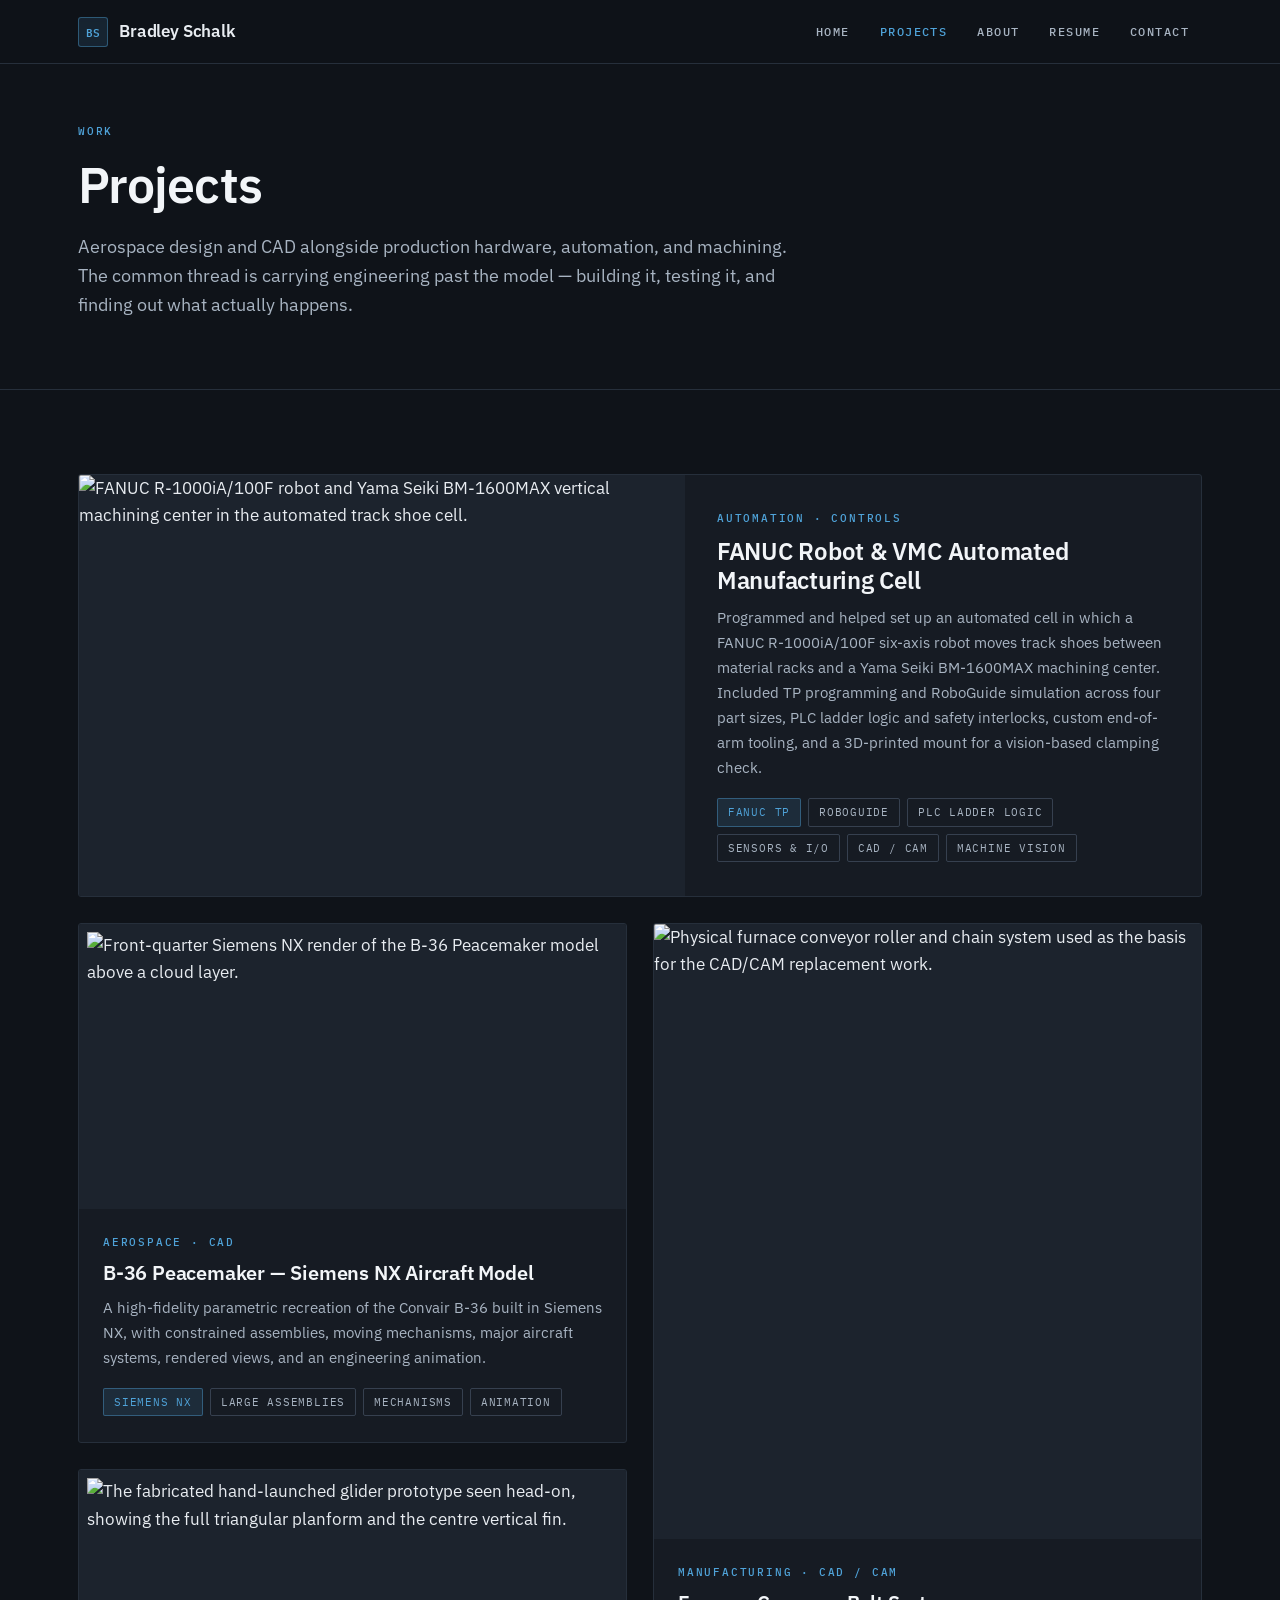
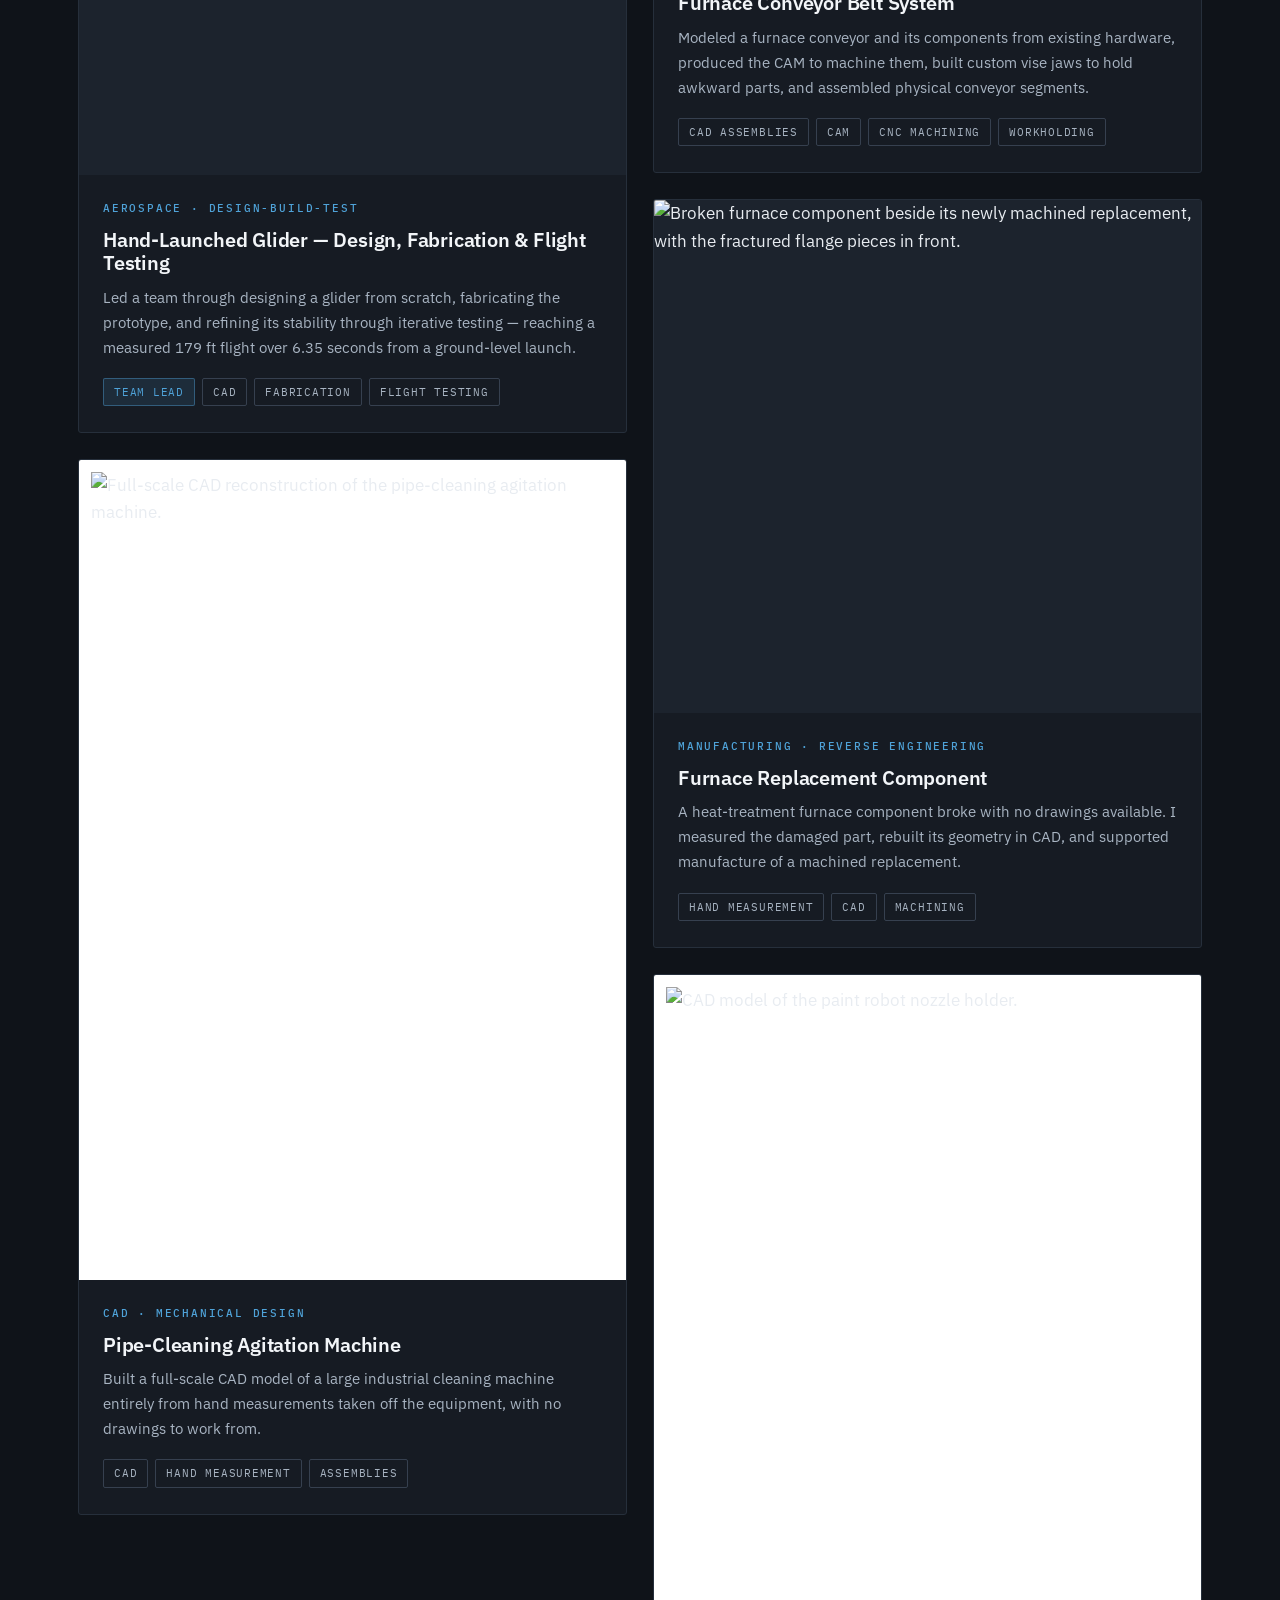
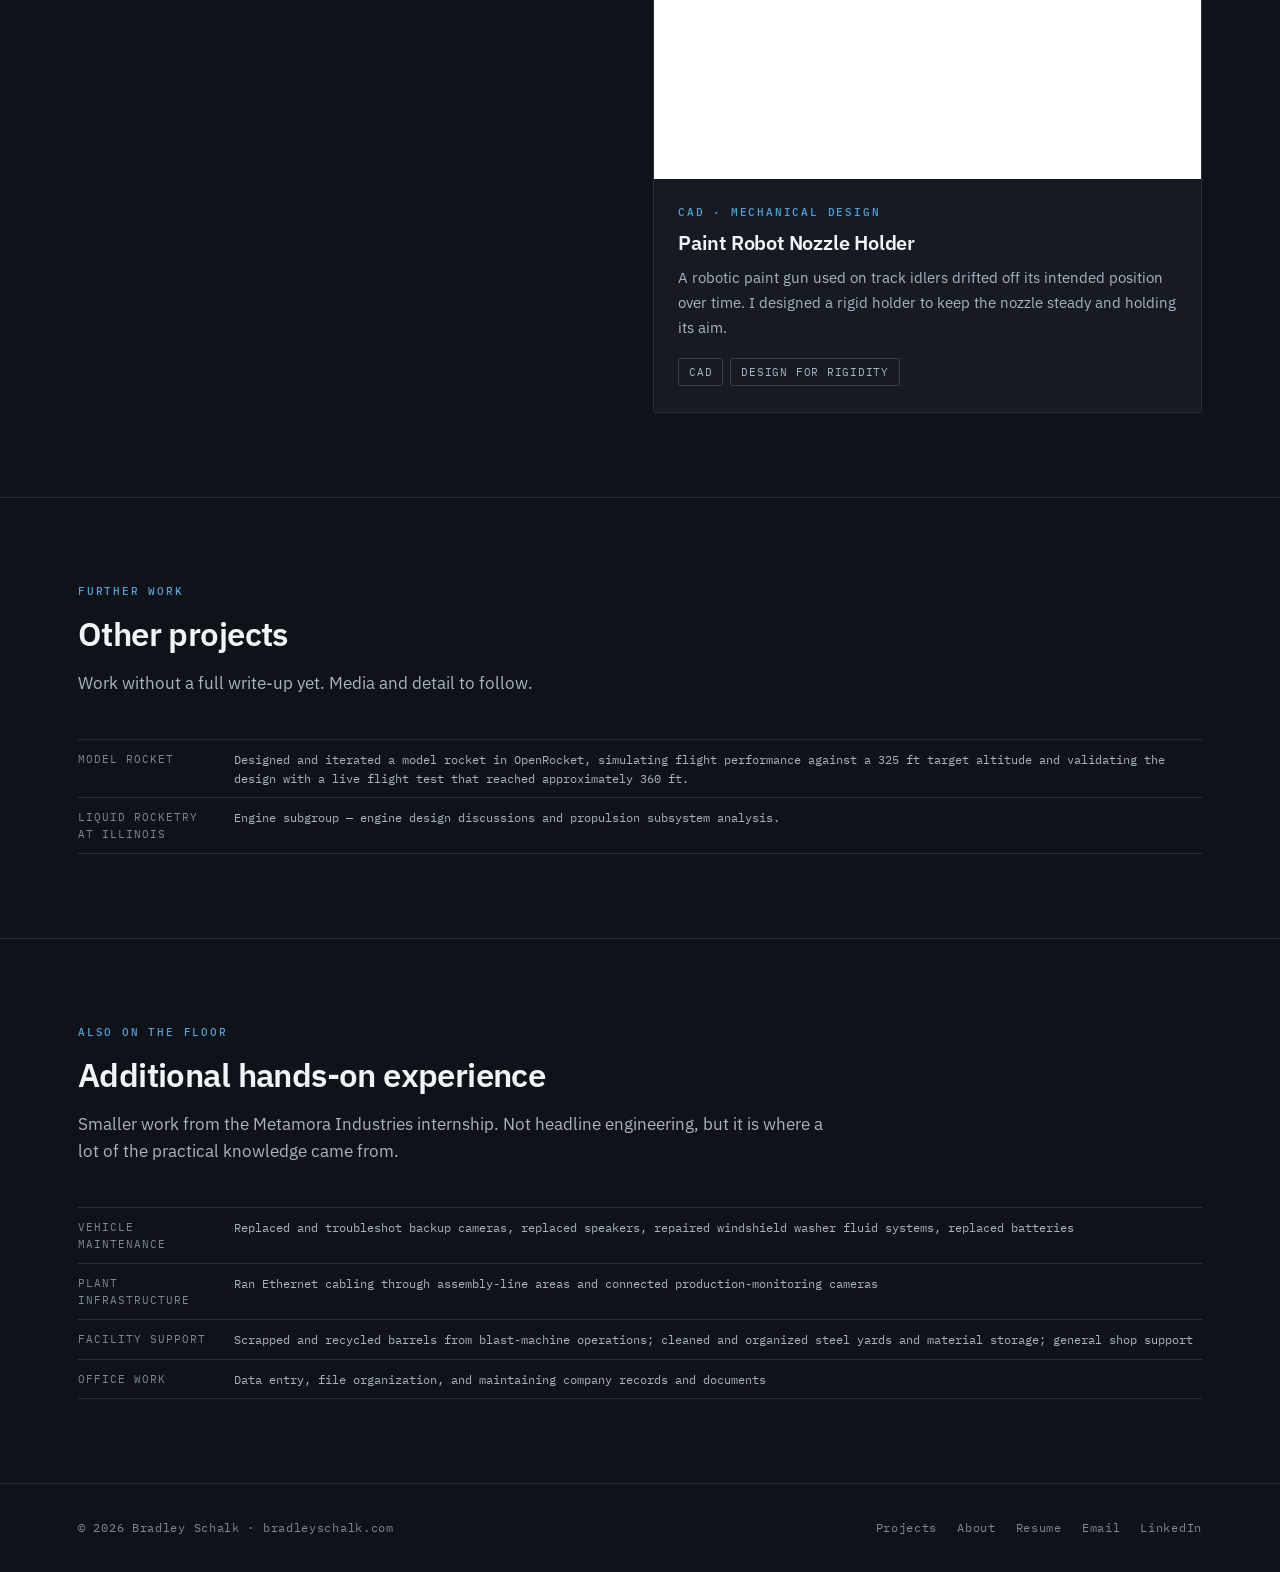
==== projects/index.html @ b7384d6a "Add files via upload" ====
<!DOCTYPE html>
<html lang="en">
<head>
<meta charset="utf-8">
<meta name="viewport" content="width=device-width, initial-scale=1">

<title>Projects | Bradley Schalk</title>
<meta name="description" content="Engineering projects by Bradley Schalk: aircraft CAD in Siemens NX, glider design and flight testing, industrial robot cell programming, CAD/CAM and machining, reverse engineering, and mechanical design.">

<link rel="canonical" href="https://bradleyschalk.com/projects/">
<meta property="og:site_name" content="bradleyschalk.com">
<meta property="og:type" content="website">
<meta property="og:title" content="Projects | Bradley Schalk">
<meta property="og:description" content="Aerospace CAD, flight testing, industrial automation, CAD/CAM, machining, and mechanical design.">
<meta property="og:image" content="https://bradleyschalk.com/assets/images/og-image.jpg">

<link rel="icon" href="../favicon.svg" type="image/svg+xml">
<link rel="preconnect" href="https://fonts.googleapis.com">
<link rel="preconnect" href="https://fonts.gstatic.com" crossorigin>
<link href="https://fonts.googleapis.com/css2?family=IBM+Plex+Mono:wght@400;500;600&family=IBM+Plex+Sans:wght@400;500;600;700&display=swap" rel="stylesheet">
<link rel="stylesheet" href="../css/styles.css">
</head>

<body>
<a class="skip-link" href="#main">Skip to content</a>

<header class="nav">
  <div class="wrap nav__inner">
    <a class="nav__brand" href="../index.html">
      <span class="nav__mark" aria-hidden="true">BS</span>
      Bradley Schalk
    </a>
    <button class="nav__toggle" type="button" aria-expanded="false" aria-controls="nav-links" aria-label="Toggle navigation">
      <svg class="icon-open" viewBox="0 0 24 24" fill="none" stroke="currentColor" stroke-width="2" aria-hidden="true"><path d="M3 6h18M3 12h18M3 18h18"/></svg>
      <svg class="icon-close" viewBox="0 0 24 24" fill="none" stroke="currentColor" stroke-width="2" aria-hidden="true"><path d="M18 6L6 18M6 6l12 12"/></svg>
    </button>
    <nav class="nav__links" id="nav-links" aria-label="Main">
      <a class="nav__link" href="../index.html">Home</a>
      <a class="nav__link" href="index.html" aria-current="page">Projects</a>
      <a class="nav__link" href="../about.html">About</a>
      <a class="nav__link" href="../resume.html">Resume</a>
      <a class="nav__link" href="../contact.html">Contact</a>
    </nav>
  </div>
</header>

<main id="main">

  <div class="phead">
    <div class="wrap">
      <span class="eyebrow">Work</span>
      <h1>Projects</h1>
      <p class="lead">
        Aerospace design and CAD alongside production hardware, automation, and machining.
        The common thread is carrying engineering past the model &mdash; building it,
        testing it, and finding out what actually happens.
      </p>
    </div>
  </div>

  <section class="section">
    <div class="wrap">
      <div class="pgrid">

        <!-- ============================================================
             PROJECT CARD TEMPLATE — copy this block to add a new project.
             1. Duplicate one <article class="pcard"> ... </article> below
             2. Point the <img> at assets/images/<your-project>/<name>-thumb.webp
                (add pcard__media--contain on the div for CAD renders)
             3. Point the title link at your new page in this folder
             4. Copy an existing project page as the starting HTML
             ============================================================ -->

        <!-- 1 — FANUC automation cell (flagship) -->
        <article class="pcard pcard--flagship">
          <div class="pcard__media">
            <img src="../assets/images/robot-cell/cell-overview-thumb.webp"
                 alt="FANUC R-1000iA/100F robot and Yama Seiki BM-1600MAX vertical machining center in the automated track shoe cell."
                 loading="lazy" decoding="async" width="820" height="615">
          </div>
          <div class="pcard__body">
            <span class="eyebrow">Automation &middot; Controls</span>
            <h3 class="pcard__title">
              <a href="robot-cell.html">FANUC Robot &amp; VMC Automated Manufacturing Cell</a>
            </h3>
            <p class="pcard__desc">
              Programmed and helped set up an automated cell in which a FANUC
              R-1000iA/100F six-axis robot moves track shoes between material racks and a
              Yama Seiki BM-1600MAX machining center. Included TP programming and
              RoboGuide simulation across four part sizes, PLC ladder logic and safety
              interlocks, custom end-of-arm tooling, and a 3D-printed mount for a
              vision-based clamping check.
            </p>
            <div class="pcard__foot">
              <ul class="tags">
                <li class="tag tag--accent">FANUC TP</li>
                <li class="tag">RoboGuide</li>
                <li class="tag">PLC ladder logic</li>
                <li class="tag">Sensors &amp; I/O</li>
                <li class="tag">CAD / CAM</li>
                <li class="tag">Machine vision</li>
              </ul>
            </div>
          </div>
        </article>

        <div class="pcol">
          <article class="pcard">
            <div class="pcard__media pcard__media--fit pcard__media--cine">
              <img src="../assets/images/b36-peacemaker/nx-render-front-quarter-thumb.webp"
                   alt="Front-quarter Siemens NX render of the B-36 Peacemaker model above a cloud layer."
                   loading="lazy" decoding="async" width="820" height="434">
            </div>
            <div class="pcard__body">
              <span class="eyebrow">Aerospace &middot; CAD</span>
              <h3 class="pcard__title"><a href="b36-peacemaker.html">B-36 Peacemaker &mdash; Siemens NX Aircraft Model</a></h3>
              <p class="pcard__desc">
                A high-fidelity parametric recreation of the Convair B-36 built in Siemens
                NX, with constrained assemblies, moving mechanisms, major aircraft systems,
                rendered views, and an engineering animation.
              </p>
              <div class="pcard__foot">
                <ul class="tags">
                  <li class="tag tag--accent">Siemens NX</li>
                  <li class="tag">Large assemblies</li>
                  <li class="tag">Mechanisms</li>
                  <li class="tag">Animation</li>
                </ul>
              </div>
            </div>
          </article>
          <article class="pcard">
            <div class="pcard__media pcard__media--fit pcard__media--wide">
              <img src="../assets/images/glider/cover-card.webp"
                   alt="The fabricated hand-launched glider prototype seen head-on, showing the full triangular planform and the centre vertical fin."
                   loading="lazy" decoding="async" width="1100" height="1081">
            </div>
            <div class="pcard__body">
              <span class="eyebrow">Aerospace &middot; Design-build-test</span>
              <h3 class="pcard__title"><a href="glider.html">Hand-Launched Glider &mdash; Design, Fabrication &amp; Flight Testing</a></h3>
              <p class="pcard__desc">
                Led a team through designing a glider from scratch, fabricating the
                prototype, and refining its stability through iterative testing &mdash;
                reaching a measured 179 ft flight over 6.35 seconds from a ground-level
                launch.
              </p>
              <div class="pcard__foot">
                <ul class="tags">
                  <li class="tag tag--accent">Team lead</li>
                  <li class="tag">CAD</li>
                  <li class="tag">Fabrication</li>
                  <li class="tag">Flight testing</li>
                </ul>
              </div>
            </div>
          </article>
          <article class="pcard">
            <div class="pcard__media pcard__media--cad">
              <img src="../assets/images/cleaning-machine/machine-cad-thumb.webp"
                   alt="Full-scale CAD reconstruction of the pipe-cleaning agitation machine."
                   loading="lazy" decoding="async" width="645" height="820">
            </div>
            <div class="pcard__body">
              <span class="eyebrow">CAD &middot; Mechanical design</span>
              <h3 class="pcard__title"><a href="cleaning-machine.html">Pipe-Cleaning Agitation Machine</a></h3>
              <p class="pcard__desc">
                Built a full-scale CAD model of a large industrial cleaning machine entirely
                from hand measurements taken off the equipment, with no drawings to work
                from.
              </p>
              <div class="pcard__foot">
                <ul class="tags">
                  <li class="tag">CAD</li>
                  <li class="tag">Hand measurement</li>
                  <li class="tag">Assemblies</li>
                </ul>
              </div>
            </div>
          </article>
        </div>

        <div class="pcol">
          <article class="pcard">
            <div class="pcard__media">
              <img src="../assets/images/conveyor/hero-physical-thumb.webp"
                   alt="Physical furnace conveyor roller and chain system used as the basis for the CAD/CAM replacement work."
                   loading="lazy" decoding="async" width="820" height="615">
            </div>
            <div class="pcard__body">
              <span class="eyebrow">Manufacturing &middot; CAD / CAM</span>
              <h3 class="pcard__title"><a href="conveyor.html">Furnace Conveyor Belt System</a></h3>
              <p class="pcard__desc">
                Modeled a furnace conveyor and its components from existing hardware,
                produced the CAM to machine them, built custom vise jaws to hold awkward
                parts, and assembled physical conveyor segments.
              </p>
              <div class="pcard__foot">
                <ul class="tags">
                  <li class="tag">CAD assemblies</li>
                  <li class="tag">CAM</li>
                  <li class="tag">CNC machining</li>
                  <li class="tag">Workholding</li>
                </ul>
              </div>
            </div>
          </article>
          <article class="pcard">
            <div class="pcard__media">
              <img src="../assets/images/furnace-part/original-vs-replacement-cover-thumb.webp"
                   alt="Broken furnace component beside its newly machined replacement, with the fractured flange pieces in front."
                   loading="lazy" decoding="async" width="820" height="513">
            </div>
            <div class="pcard__body">
              <span class="eyebrow">Manufacturing &middot; Reverse engineering</span>
              <h3 class="pcard__title"><a href="furnace-part.html">Furnace Replacement Component</a></h3>
              <p class="pcard__desc">
                A heat-treatment furnace component broke with no drawings available. I
                measured the damaged part, rebuilt its geometry in CAD, and supported
                manufacture of a machined replacement.
              </p>
              <div class="pcard__foot">
                <ul class="tags">
                  <li class="tag">Hand measurement</li>
                  <li class="tag">CAD</li>
                  <li class="tag">Machining</li>
                </ul>
              </div>
            </div>
          </article>
          <article class="pcard">
            <div class="pcard__media pcard__media--cad">
              <img src="../assets/images/paint-holder/nozzle-holder-cad-thumb.webp"
                   alt="CAD model of the paint robot nozzle holder."
                   loading="lazy" decoding="async" width="820" height="804">
            </div>
            <div class="pcard__body">
              <span class="eyebrow">CAD &middot; Mechanical design</span>
              <h3 class="pcard__title"><a href="paint-holder.html">Paint Robot Nozzle Holder</a></h3>
              <p class="pcard__desc">
                A robotic paint gun used on track idlers drifted off its intended position
                over time. I designed a rigid holder to keep the nozzle steady and holding
                its aim.
              </p>
              <div class="pcard__foot">
                <ul class="tags">
                  <li class="tag">CAD</li>
                  <li class="tag">Design for rigidity</li>
                </ul>
              </div>
            </div>
          </article>
        </div>


      </div>
    </div>
  </section>

  <!-- ======================= FURTHER PROJECTS ========================== -->
  <section class="section">
    <div class="wrap">
      <div class="section__head">
        <span class="eyebrow">Further work</span>
        <h2>Other projects</h2>
        <p>Work without a full write-up yet. Media and detail to follow.</p>
      </div>

      <dl class="specs">
        <div class="specs__row">
          <dt class="specs__key">Model rocket</dt>
          <dd class="specs__val">Designed and iterated a model rocket in OpenRocket, simulating flight performance against a 325 ft target altitude and validating the design with a live flight test that reached approximately 360 ft.</dd>
        </div>
        <div class="specs__row">
          <dt class="specs__key">Liquid Rocketry at Illinois</dt>
          <dd class="specs__val">Engine subgroup &mdash; engine design discussions and propulsion subsystem analysis.</dd>
        </div>
      </dl>
    </div>
  </section>

  <!-- ==================== ADDITIONAL EXPERIENCE ======================== -->
  <section class="section">
    <div class="wrap">
      <div class="section__head">
        <span class="eyebrow">Also on the floor</span>
        <h2>Additional hands-on experience</h2>
        <p>
          Smaller work from the Metamora Industries internship. Not headline engineering,
          but it is where a lot of the practical knowledge came from.
        </p>
      </div>

      <dl class="specs">
        <div class="specs__row">
          <dt class="specs__key">Vehicle maintenance</dt>
          <dd class="specs__val">Replaced and troubleshot backup cameras, replaced speakers, repaired windshield washer fluid systems, replaced batteries</dd>
        </div>
        <div class="specs__row">
          <dt class="specs__key">Plant infrastructure</dt>
          <dd class="specs__val">Ran Ethernet cabling through assembly-line areas and connected production-monitoring cameras</dd>
        </div>
        <div class="specs__row">
          <dt class="specs__key">Facility support</dt>
          <dd class="specs__val">Scrapped and recycled barrels from blast-machine operations; cleaned and organized steel yards and material storage; general shop support</dd>
        </div>
        <div class="specs__row">
          <dt class="specs__key">Office work</dt>
          <dd class="specs__val">Data entry, file organization, and maintaining company records and documents</dd>
        </div>
      </dl>
    </div>
  </section>

</main>

<footer class="footer">
  <div class="wrap footer__inner">
    <span>&copy; <span id="year">2026</span> Bradley Schalk &middot; bradleyschalk.com</span>
    <nav class="footer__links" aria-label="Footer">
      <a href="index.html">Projects</a>
      <a href="../about.html">About</a>
      <a href="../resume.html">Resume</a>
      <a href="mailto:bradschalk06@gmail.com">Email</a>
      <a href="https://www.linkedin.com/in/bradley-schalk" target="_blank" rel="noopener">LinkedIn</a>
    </nav>
  </div>
</footer>

<script src="../js/script.js"></script>
<script>document.getElementById("year").textContent = new Date().getFullYear();</script>
</body>
</html>
---- css/styles.css ----
/* ==========================================================================
   Bradley Schalk — Engineering Portfolio
   Design tokens and shared components.
   Edit colors and spacing here; every page reads from this file.
   ========================================================================== */

:root {
  /* --- Surface ---------------------------------------------------------- */
  --bg:          #0F1319;
  --surface:     #161B23;
  --surface-2:   #1C232D;
  --panel-light: #EEF1F4;   /* backing for CAD/CAM screenshots (white bg) */
  --line:        #262F3B;
  --line-strong: #36404F;

  /* --- Text ------------------------------------------------------------- */
  --text:        #E8ECF1;
  --text-dim:    #A8B4C2;
  --text-faint:  #7B8896;

  /* --- Accent ----------------------------------------------------------
     One restrained accent. To switch to a UIUC orange, change these three
     values to #E84A27 / rgba(232,74,39,.14) / rgba(232,74,39,.42).        */
  --accent:      #4FA3D9;
  --accent-soft: rgba(79, 163, 217, .13);
  --accent-line: rgba(79, 163, 217, .42);

  /* --- Type ------------------------------------------------------------- */
  --font-sans: "IBM Plex Sans", ui-sans-serif, system-ui, -apple-system,
               "Segoe UI", Helvetica, Arial, sans-serif;
  --font-mono: "IBM Plex Mono", ui-monospace, SFMono-Regular, Menlo,
               Consolas, monospace;

  /* --- Layout ----------------------------------------------------------- */
  --wrap:      1180px;
  --wrap-text: 760px;
  --nav-h:     64px;
  --radius:    3px;
}

/* ==========================================================================
   Base
   ========================================================================== */

*, *::before, *::after { box-sizing: border-box; }

html {
  scroll-behavior: smooth;
  scroll-padding-top: calc(var(--nav-h) + 16px);
  -webkit-text-size-adjust: 100%;
}

body {
  margin: 0;
  background: var(--bg);
  color: var(--text);
  font-family: var(--font-sans);
  font-size: 16.5px;
  line-height: 1.65;
  font-weight: 400;
  -webkit-font-smoothing: antialiased;
  text-rendering: optimizeLegibility;
}

img, video { max-width: 100%; display: block; }

a { color: var(--accent); text-decoration: none; }
a:hover { text-decoration: underline; text-underline-offset: 3px; }

h1, h2, h3, h4 {
  margin: 0;
  font-weight: 600;
  line-height: 1.18;
  letter-spacing: -0.018em;
  color: #F2F5F8;
}

h1 { font-size: clamp(2.1rem, 4.6vw, 3.15rem); }
h2 { font-size: clamp(1.55rem, 2.9vw, 2.05rem); }
h3 { font-size: 1.16rem; letter-spacing: -0.01em; }
h4 { font-size: 1rem; letter-spacing: 0; }

p { margin: 0 0 1.05em; }
p:last-child { margin-bottom: 0; }

ul, ol { margin: 0 0 1.05em; padding-left: 1.15em; }
li { margin-bottom: .42em; }
li:last-child { margin-bottom: 0; }

hr { border: 0; border-top: 1px solid var(--line); margin: 0; }

::selection { background: var(--accent-line); color: #fff; }

:focus-visible {
  outline: 2px solid var(--accent);
  outline-offset: 3px;
  border-radius: 2px;
}

.skip-link {
  position: absolute;
  left: 12px;
  top: -60px;
  z-index: 200;
  padding: 10px 16px;
  background: var(--accent);
  color: #06121C;
  font-weight: 600;
  border-radius: var(--radius);
  transition: top .15s ease;
}
.skip-link:focus { top: 12px; text-decoration: none; }

.visually-hidden {
  position: absolute; width: 1px; height: 1px;
  margin: -1px; padding: 0; overflow: hidden;
  clip: rect(0 0 0 0); white-space: nowrap; border: 0;
}

/* ==========================================================================
   Layout primitives
   ========================================================================== */

.wrap {
  width: 100%;
  max-width: var(--wrap);
  margin-left: auto;
  margin-right: auto;
  margin-inline: auto;
  padding-left: 28px;
  padding-right: 28px;
  padding-inline: 28px;
}

.section { padding-block: 84px; }
.section + .section { border-top: 1px solid var(--line); }
.section--tight { padding-block: 60px; }

.section__head { margin-bottom: 42px; max-width: var(--wrap-text); }
.section__head h2 { margin-bottom: .5em; }
.section__head p { color: var(--text-dim); margin-bottom: 0; }

/* Mono label used for eyebrows, captions, and data keys.
   This is the site's main typographic signal — keep it small and spaced. */
.eyebrow {
  display: block;
  font-family: var(--font-mono);
  font-size: .705rem;
  font-weight: 500;
  letter-spacing: .16em;
  text-transform: uppercase;
  color: var(--accent);
  margin-bottom: 14px;
}
.eyebrow--dim { color: var(--text-faint); }

.lead {
  font-size: 1.13rem;
  line-height: 1.6;
  color: var(--text-dim);
}

.prose { max-width: var(--wrap-text); }
.prose h3 { margin: 2.1em 0 .65em; }
.prose h3:first-child { margin-top: 0; }
.prose ul { color: var(--text-dim); }
.prose p { color: var(--text-dim); }
.prose strong { color: var(--text); font-weight: 600; }

/* ==========================================================================
   Buttons
   ========================================================================== */

.btn {
  display: inline-flex;
  align-items: center;
  gap: 9px;
  padding: 12px 22px;
  border: 1px solid var(--line-strong);
  border-radius: var(--radius);
  background: transparent;
  color: var(--text);
  font-family: var(--font-mono);
  font-size: .78rem;
  font-weight: 500;
  letter-spacing: .09em;
  text-transform: uppercase;
  cursor: pointer;
  transition: border-color .15s ease, background-color .15s ease, color .15s ease;
}
.btn:hover { border-color: var(--accent); color: #fff; text-decoration: none; }

.btn--primary {
  background: var(--accent);
  border-color: var(--accent);
  color: #06121C;
  font-weight: 600;
}
.btn--primary:hover { background: #63B2E3; border-color: #63B2E3; color: #06121C; }

.btn-row { display: flex; flex-wrap: wrap; gap: 12px; }

/* ==========================================================================
   Navigation
   ========================================================================== */

.nav {
  position: sticky;
  top: 0;
  z-index: 100;
  height: var(--nav-h);
  background: rgba(15, 19, 25, .88);
  backdrop-filter: saturate(150%) blur(12px);
  -webkit-backdrop-filter: saturate(150%) blur(12px);
  border-bottom: 1px solid var(--line);
}

.nav__inner {
  height: 100%;
  display: flex;
  align-items: center;
  justify-content: space-between;
  gap: 24px;
}

.nav__brand {
  display: flex;
  align-items: center;
  gap: 11px;
  color: var(--text);
  font-weight: 600;
  letter-spacing: -0.01em;
}
.nav__brand:hover { text-decoration: none; color: #fff; }

.nav__mark {
  display: grid;
  place-items: center;
  width: 30px; height: 30px;
  border: 1px solid var(--accent-line);
  border-radius: var(--radius);
  background: var(--accent-soft);
  color: var(--accent);
  font-family: var(--font-mono);
  font-size: .68rem;
  font-weight: 600;
  letter-spacing: .04em;
}

.nav__links { display: flex; align-items: center; gap: 4px; }

.nav__link {
  padding: 8px 13px;
  border-radius: var(--radius);
  color: var(--text-dim);
  font-family: var(--font-mono);
  font-size: .745rem;
  font-weight: 500;
  letter-spacing: .12em;
  text-transform: uppercase;
  transition: color .15s ease, background-color .15s ease;
}
.nav__link:hover { color: var(--text); background: var(--surface-2); text-decoration: none; }
.nav__link[aria-current="page"] { color: var(--accent); }

.nav__toggle {
  display: none;
  width: 40px; height: 40px;
  padding: 0;
  align-items: center;
  justify-content: center;
  background: transparent;
  border: 1px solid var(--line-strong);
  border-radius: var(--radius);
  color: var(--text);
  cursor: pointer;
}
.nav__toggle svg { width: 19px; height: 19px; }
.nav__toggle .icon-close { display: none; }
.nav__toggle[aria-expanded="true"] .icon-open  { display: none; }
.nav__toggle[aria-expanded="true"] .icon-close { display: block; }

/* ==========================================================================
   Hero
   ========================================================================== */

.hero { padding-block: 92px 78px; }

.hero__grid {
  display: grid;
  grid-template-columns: 1.02fr .98fr;
  gap: 60px;
  align-items: start;
}

/* The hero itself is the one place the two columns should centre on each other. */
.hero .hero__grid { align-items: center; }

.hero h1 { margin-bottom: 20px; }

.hero__role {
  font-family: var(--font-mono);
  font-size: .82rem;
  letter-spacing: .1em;
  text-transform: uppercase;
  color: var(--accent);
  margin-bottom: 22px;
}

.hero__lead {
  font-size: 1.1rem;
  line-height: 1.62;
  color: var(--text-dim);
  max-width: 52ch;
  margin-bottom: 32px;
}

.hero__figure {
    margin: 0;
    width: 100%;
    max-width: 320px;
    justify-self: end;
}
/* Portrait photograph, so no fixed ratio box: height follows the image and the
   frame wraps it exactly. A forced aspect-ratio would letterbox a 4:5 photo and
   leave the dark bands this used to show. */
.hero__figure img {
  display: block;
  width: 100%;
  height: auto;
  aspect-ratio: auto;
  object-fit: contain;
  border: 1px solid var(--line-strong);
  border-radius: var(--radius);
}

/* ==========================================================================
   Spec block — mono key/value rows. Used on cards and project pages.
   ========================================================================== */

.specs {
  margin: 0;
  border-top: 1px solid var(--line);
  font-family: var(--font-mono);
  font-size: .775rem;
  line-height: 1.5;
}

.specs__row {
  display: grid;
  grid-template-columns: 138px 1fr;
  gap: 18px;
  padding: 10px 0;
  border-bottom: 1px solid var(--line);
}

.specs__key {
  color: var(--text-faint);
  letter-spacing: .09em;
  text-transform: uppercase;
  font-size: .705rem;
  padding-top: 1px;
}
.specs__val { color: var(--text-dim); margin: 0; }

/* ==========================================================================
   Tags
   ========================================================================== */

.tags { display: flex; flex-wrap: wrap; gap: 7px; list-style: none; margin: 0; padding: 0; }

.tag {
  display: inline-block;
  padding: 4px 10px;
  border: 1px solid var(--line-strong);
  border-radius: 2px;
  background: var(--surface);
  color: var(--text-dim);
  font-family: var(--font-mono);
  font-size: .69rem;
  letter-spacing: .07em;
  text-transform: uppercase;
  margin: 0;
}
.tag--accent { border-color: var(--accent-line); background: var(--accent-soft); color: var(--accent); }

/* ==========================================================================
   Project cards
   ========================================================================== */

/* align-items: start is what keeps a short card short. Grid items stretch to
   the row height by default, which combined with `.pcard__foot { margin-top:
   auto }` was pushing the tags of shorter cards to the bottom of a tall row and
   leaving a dead band in between. Cards now size to their own content. */
.pgrid {
  display: grid;
  grid-template-columns: repeat(2, 1fr);
  gap: 26px;
  align-items: start;
}

/* Independent column stacks.
   A plain two-column grid shares row heights across columns, so a short card
   is pinned to a row sized by its taller neighbour and the gap underneath it
   grows. Each column is its own flex stack instead, so a card only ever waits
   for the card directly above it in the SAME column. The flagship card stays a
   direct grid child and still spans both columns. */
.pcol {
  display: flex;
  flex-direction: column;
  gap: 26px;
  min-width: 0;
}

.pcard {
  display: flex;
  flex-direction: column;
  background: var(--surface);
  border: 1px solid var(--line);
  border-radius: var(--radius);
  overflow: hidden;
  transition: border-color .18s ease, transform .18s ease;
}
.pcard:hover { border-color: var(--line-strong); transform: translateY(-2px); }
.pcard:focus-within { border-color: var(--accent); }

.pcard__media { position: relative; background: var(--surface-2); }
.pcard__media img {
  width: 100%;
  aspect-ratio: 16 / 10;
  object-fit: cover;
}
/* CAD renders keep the white canvas they were exported on. A white block
   inside a dark card is intentional — it separates engineering documentation
   from site photography, and it means the geometry is shown exactly as
   exported rather than cut out of its background. */
.pcard__media--contain,
.pcard__media--cad { background: #FFFFFF; }
.pcard__media--contain img,
.pcard__media--cad img { object-fit: contain; padding: 12px; }
.pcard__media--cad img { aspect-ratio: 4 / 3; }

/* Dark `contain` — for photographs and renders whose full geometry has to
   read at card size but which carry their own background (sky, benchtop). */
.pcard__media--fit { background: var(--surface-2); }
.pcard__media--fit img { object-fit: contain; padding: 8px; }

/* Frame shapes, chosen per project to sit close to the media's own ratio so
   `contain` leaves as little dead space as possible. */
.pcard__media--cine img {
    height: 285px;
    aspect-ratio: auto;
    object-fit: contain;
    object-position: center;
}

.pcard__media--wide img {
    height: 305px;
    aspect-ratio: auto;
    object-fit: contain;
    object-position: center;
}   

/* About portrait. The source is 1244x1555 (4:5), so the frame is set to the
   same ratio: `contain` then fills it exactly with no letterboxing and no
   crop. Capped in width so it sits with the information block beneath it. */
/* The frame wraps the photograph rather than boxing it: height is driven by
   the image, so there is no dark area above or below it and no forced card
   height. The details block sits one normal gap underneath. */
.portrait { margin: 0 0 22px; }
.portrait img {
  display: block;
  width: 100%;
  max-width: 300px;
  height: auto;
  aspect-ratio: auto;
  min-height: 0;
  object-fit: contain;
  margin-inline: auto;
  border: 1px solid var(--line-strong);
  border-radius: var(--radius);
}

/* Portrait + details are one compact stack pinned to the top of the column,
   level with the Background heading, rather than centred against the much
   longer text on the left. */
.about-side { align-self: start; }

.pcard__body { padding: 24px 24px 26px; display: flex; flex-direction: column; flex: 1; }
.pcard__body .eyebrow { margin-bottom: 10px; }

.pcard__title { font-size: 1.24rem; margin-bottom: 10px; }
.pcard__title a { color: inherit; }
.pcard__title a:hover { color: var(--accent); text-decoration: none; }
/* Make the whole card clickable while keeping a real, focusable link. */
.pcard__title a::after { content: ""; position: absolute; inset: 0; }
.pcard { position: relative; }

.pcard__desc { color: var(--text-dim); font-size: .95rem; margin-bottom: 18px; }
.pcard__foot { margin-top: auto; }

/* Flagship card: full width, media beside content */
.pcard--flagship { grid-column: 1 / -1; }

@media (min-width: 861px) {
  .pcard--flagship { flex-direction: row; align-items: stretch; }
  .pcard--flagship .pcard__media { flex: 1 1 54%; min-width: 0; }
  .pcard--flagship .pcard__media img { height: 100%; aspect-ratio: auto; min-height: 340px; }
  .pcard--flagship .pcard__media--fit img { object-fit: contain; }
  .pcard--flagship .pcard__body { flex: 1 1 46%; justify-content: center; padding: 34px 32px; }
  .pcard--flagship .pcard__title { font-size: 1.52rem; }
}

/* ==========================================================================
   Galleries
   ========================================================================== */

.gallery {
  display: grid;
  grid-template-columns: repeat(auto-fit, minmax(258px, 1fr));
  gap: 20px;
}
.gallery--wide { grid-template-columns: repeat(auto-fit, minmax(340px, 1fr)); }
.gallery--parts { grid-template-columns: repeat(auto-fill, minmax(192px, 1fr)); gap: 16px; }

.shot { margin: 0; }

.shot__btn {
  display: block;
  width: 100%;
  padding: 0;
  border: 1px solid var(--line);
  border-radius: var(--radius);
  background: var(--surface-2);
  cursor: zoom-in;
  overflow: hidden;
  transition: border-color .15s ease;
}
.shot__btn:hover { border-color: var(--accent); }

.shot__btn img {
  width: 100%;
  aspect-ratio: 4 / 3;
  object-fit: cover;
  transition: opacity .15s ease;
}
.shot__btn:hover img { opacity: .9; }

/* CAD/CAM screenshots have white backgrounds — seat them on a light panel
   and contain rather than crop, so geometry is never cut off. */
.shot--cad .shot__btn { background: var(--panel-light); }
.shot--cad .shot__btn img { object-fit: contain; padding: 12px; }

.shot--tall .shot__btn img { aspect-ratio: 3 / 4; }

.shot figcaption {
  margin-top: 10px;
  font-family: var(--font-mono);
  font-size: .735rem;
  line-height: 1.5;
  color: var(--text-faint);
}

/* ==========================================================================
   Comparison rail — CAD -> machined -> assembled, and problem -> result.
   Order carries real meaning here, so the connector is part of the content.
   ========================================================================== */

.rail {
  display: grid;
  grid-template-columns: repeat(auto-fit, minmax(190px, 1fr));
  gap: 0;
  border: 1px solid var(--line);
  border-radius: var(--radius);
  background: var(--surface);
  overflow: hidden;
}

.rail__step { padding: 22px 24px; border-right: 1px solid var(--line); }
.rail__step:last-child { border-right: 0; }

.rail__num {
  display: block;
  font-family: var(--font-mono);
  font-size: .68rem;
  letter-spacing: .14em;
  text-transform: uppercase;
  color: var(--accent);
  margin-bottom: 9px;
}
.rail__step h4 { margin-bottom: 6px; }
.rail__step p {
  margin: 0;
  font-size: .875rem;
  line-height: 1.55;
  color: var(--text-faint);
}

@media (max-width: 640px) {
  .rail__step { border-right: 0; border-bottom: 1px solid var(--line); }
  .rail__step:last-child { border-bottom: 0; }
}

/* ==========================================================================
   Metrics — measured results. Used where real numbers exist and matter.
   ========================================================================== */

.metrics {
  display: grid;
  grid-template-columns: repeat(auto-fit, minmax(200px, 1fr));
  gap: 1px;
  background: var(--line);
  border: 1px solid var(--line);
  border-radius: var(--radius);
}

.metric { background: var(--bg); padding: 28px 26px; }

.metric__value {
  display: block;
  font-family: var(--font-mono);
  font-size: clamp(2rem, 4.6vw, 2.75rem);
  font-weight: 500;
  line-height: 1.05;
  letter-spacing: -0.02em;
  color: var(--accent);
  margin-bottom: 10px;
}

.metric__unit {
  font-size: .42em;
  font-weight: 500;
  letter-spacing: .08em;
  text-transform: uppercase;
  color: var(--text-dim);
  margin-left: .38em;
}

.metric__label {
  display: block;
  font-family: var(--font-mono);
  font-size: .705rem;
  letter-spacing: .14em;
  text-transform: uppercase;
  color: var(--text-faint);
}

/* ==========================================================================
   Video
   ========================================================================== */

.videos { display: grid; gap: 30px; }
.videos--pair { grid-template-columns: repeat(auto-fit, minmax(300px, 1fr)); align-items: start; }

.vfig { margin: 0; }

.vfig video {
  width: 100%;
  height: auto;
  background: #000;
  border: 1px solid var(--line-strong);
  border-radius: var(--radius);
}

/* The cycle and placement clips are portrait phone footage. Cap their width
   so the browser never upscales them past their native resolution. */
.vfig--portrait video { max-width: 420px; margin-inline: auto; }

.vfig figcaption {
  margin-top: 12px;
  font-family: var(--font-mono);
  font-size: .755rem;
  line-height: 1.55;
  color: var(--text-faint);
}
.vfig figcaption b {
  display: block;
  color: var(--text-dim);
  font-weight: 500;
  letter-spacing: .06em;
  text-transform: uppercase;
  font-size: .705rem;
  margin-bottom: 5px;
}

/* ==========================================================================
   Skills
   ========================================================================== */

.skills { display: grid; grid-template-columns: repeat(auto-fit, minmax(238px, 1fr)); gap: 1px; background: var(--line); border: 1px solid var(--line); border-radius: var(--radius); }

.skills__group { background: var(--bg); padding: 26px 24px; }
.skills__group h3 {
  font-family: var(--font-mono);
  font-size: .73rem;
  font-weight: 500;
  letter-spacing: .13em;
  text-transform: uppercase;
  color: var(--accent);
  margin-bottom: 14px;
}
.skills__group ul { list-style: none; margin: 0; padding: 0; }
.skills__group li {
  color: var(--text-dim);
  font-size: .915rem;
  padding: 5px 0;
  border-bottom: 1px solid rgba(38, 47, 59, .6);
}
.skills__group li:last-child { border-bottom: 0; }

/* ==========================================================================
   Contact
   ========================================================================== */

.contact-grid { display: grid; grid-template-columns: repeat(auto-fit, minmax(232px, 1fr)); gap: 18px; }

.contact-card {
  display: block;
  padding: 24px;
  background: var(--surface);
  border: 1px solid var(--line);
  border-radius: var(--radius);
  color: var(--text);
  transition: border-color .15s ease, background-color .15s ease;
}
.contact-card:hover { border-color: var(--accent); background: var(--surface-2); text-decoration: none; }
.contact-card .eyebrow { margin-bottom: 8px; }
.contact-card span.value {
  display: block;
  font-family: var(--font-mono);
  font-size: .875rem;
  color: var(--text-dim);
  word-break: break-word;
}

/* ==========================================================================
   Page header (project + interior pages)
   ========================================================================== */

.phead { padding-block: 58px 44px; border-bottom: 1px solid var(--line); }
.phead h1 { margin-bottom: 18px; }
.phead .lead { max-width: 66ch; margin-bottom: 26px; }
.phead .tags { margin-bottom: 30px; }

.backlink {
  display: inline-flex;
  align-items: center;
  gap: 8px;
  font-family: var(--font-mono);
  font-size: .735rem;
  letter-spacing: .1em;
  text-transform: uppercase;
  color: var(--text-faint);
  margin-bottom: 26px;
}
.backlink:hover { color: var(--accent); text-decoration: none; }

.phero { margin: 0 0 6px; }
.phero img {
  width: 100%;
  border: 1px solid var(--line-strong);
  border-radius: var(--radius);
  aspect-ratio: 16 / 9;
  object-fit: cover;
}
.phero--natural img {
  aspect-ratio: auto;
  max-height: 640px;
  object-fit: contain;
  background: var(--surface);
}

.phero figcaption {
  margin-top: 10px;
  font-family: var(--font-mono);
  font-size: .735rem;
  color: var(--text-faint);
}

.pagenav {
  display: flex;
  flex-wrap: wrap;
  gap: 14px;
  justify-content: space-between;
  align-items: center;
  padding-block: 34px;
  border-top: 1px solid var(--line);
}

/* ==========================================================================
   Notes / callouts
   ========================================================================== */

.note {
  border-left: 2px solid var(--accent-line);
  background: var(--accent-soft);
  padding: 16px 20px;
  border-radius: 0 var(--radius) var(--radius) 0;
  font-size: .93rem;
  color: var(--text-dim);
}
.note p { margin-bottom: .6em; }
.note p:last-child { margin-bottom: 0; }

/* ==========================================================================
   Footer
   ========================================================================== */

.footer { border-top: 1px solid var(--line); padding-block: 34px; }
.footer__inner {
  display: flex;
  flex-wrap: wrap;
  gap: 16px;
  justify-content: space-between;
  align-items: center;
  font-family: var(--font-mono);
  font-size: .73rem;
  letter-spacing: .06em;
  color: var(--text-faint);
}
.footer__links { display: flex; flex-wrap: wrap; gap: 20px; }
.footer__links a { color: var(--text-faint); }
.footer__links a:hover { color: var(--accent); }

/* ==========================================================================
   Lightbox
   ========================================================================== */

.lightbox {
  position: fixed;
  inset: 0;
  z-index: 200;
  display: none;
  background: rgba(8, 11, 15, .95);
  backdrop-filter: blur(4px);
  -webkit-backdrop-filter: blur(4px);
}
.lightbox[open], .lightbox.is-open { display: grid; grid-template-rows: auto 1fr auto; }

.lightbox__bar {
  display: flex;
  align-items: center;
  justify-content: space-between;
  gap: 16px;
  padding: 14px 20px;
  border-bottom: 1px solid var(--line);
}

.lightbox__count {
  font-family: var(--font-mono);
  font-size: .74rem;
  letter-spacing: .12em;
  color: var(--text-faint);
}

.lightbox__stage {
  position: relative;
  display: grid;
  place-items: center;
  padding: 22px;
  min-height: 0;
}
.lightbox__stage img {
  max-width: 100%;
  max-height: 100%;
  width: auto;
  height: auto;
  object-fit: contain;
  border-radius: var(--radius);
}
/* White-background CAD art needs a light backing so it reads as a drawing. */
.lightbox__stage img.is-cad { background: var(--panel-light); padding: 8px; }

.lightbox__caption {
  padding: 16px 22px 26px;
  text-align: center;
  font-family: var(--font-mono);
  font-size: .8rem;
  line-height: 1.55;
  color: var(--text-dim);
  max-width: 78ch;
  margin-inline: auto;
}

.lb-btn {
  display: grid;
  place-items: center;
  width: 42px; height: 42px;
  padding: 0;
  background: rgba(28, 35, 45, .82);
  border: 1px solid var(--line-strong);
  border-radius: var(--radius);
  color: var(--text);
  cursor: pointer;
  transition: border-color .15s ease, background-color .15s ease;
}
.lb-btn:hover { border-color: var(--accent); background: var(--surface-2); }
.lb-btn svg { width: 20px; height: 20px; }

.lightbox__prev, .lightbox__next {
  position: absolute;
  top: 50%;
  transform: translateY(-50%);
  z-index: 2;
}
.lightbox__prev { left: 18px; }
.lightbox__next { right: 18px; }

body.lb-open { overflow: hidden; }

/* ==========================================================================
   Responsive
   ========================================================================== */

@media (max-width: 980px) {
    .hero__grid {
        grid-template-columns: 1fr;
        gap: 40px;
    }

    .hero {
        padding-block: 62px 56px;
    }

    /* keep the portrait compact and centred once the hero stacks — a
       full-width portrait photo would be enormous on a phone */
    .hero__figure {
        max-width: 260px;
        justify-self: center;
        margin-inline: auto;
    }
}

@media (max-width: 860px) {
  .pgrid { grid-template-columns: 1fr; }
  /* display:contents lifts the cards out of their columns so they stack as a
     single list in source order, with the grid's own gap between them. */
  .pcol { display: contents; }
  .section { padding-block: 62px; }

  .nav__toggle { display: inline-grid; }
  .nav__links {
    position: absolute;
    top: var(--nav-h);
    left: 0;
    right: 0;
    display: none;
    flex-direction: column;
    align-items: stretch;
    gap: 0;
    padding: 10px 18px 18px;
    background: var(--bg);
    border-bottom: 1px solid var(--line);
  }
  .nav__links.is-open { display: flex; }
  .nav__link { padding: 13px 8px; border-bottom: 1px solid var(--line); font-size: .8rem; }
  .nav__links .btn { margin-top: 14px; justify-content: center; }
}

@media (max-width: 640px) {
  body { font-size: 16px; }
  .wrap { padding-left: 20px; padding-right: 20px; padding-inline: 20px; }
  .section { padding-block: 52px; }
  .hero { padding-block: 46px 44px; }

  .specs__row { grid-template-columns: 1fr; gap: 3px; padding: 11px 0; }

  .portrait img { max-width: 240px; }
  .hero__figure { max-width: 240px; }

  /* keep every card frame landscape and modest on a narrow screen */
  .pcard__media img { aspect-ratio: 16 / 10; }
  .pcard__media--cine img {
        height: auto;
        aspect-ratio: 16 / 9;
    }

  .pcard__media--wide img {
        height: auto;
        aspect-ratio: 4 / 3;
    }

  .pcard__media--cad img {
        aspect-ratio: 4 / 3;
    }

  .gallery, .gallery--wide { grid-template-columns: 1fr; }
  .gallery--parts { grid-template-columns: repeat(auto-fill, minmax(148px, 1fr)); }

  .videos--pair { grid-template-columns: 1fr; }
  .vfig--portrait video { max-width: 100%; }

  .lightbox__prev { left: 10px; }
  .lightbox__next { right: 10px; }
  .lb-btn { width: 38px; height: 38px; }
  .lightbox__stage { padding: 12px; }

  .btn { padding: 11px 18px; font-size: .74rem; }
  .btn-row .btn { flex: 1 1 auto; justify-content: center; }
}

/* ==========================================================================
   Motion / print
   ========================================================================== */

@media (prefers-reduced-motion: reduce) {
  html { scroll-behavior: auto; }
  *, *::before, *::after {
    animation-duration: .001ms !important;
    animation-iteration-count: 1 !important;
    transition-duration: .001ms !important;
  }
  .pcard:hover { transform: none; }
}

@media print {
  .nav, .footer, .lightbox, .btn-row { display: none; }
  body { background: #fff; color: #000; }
}
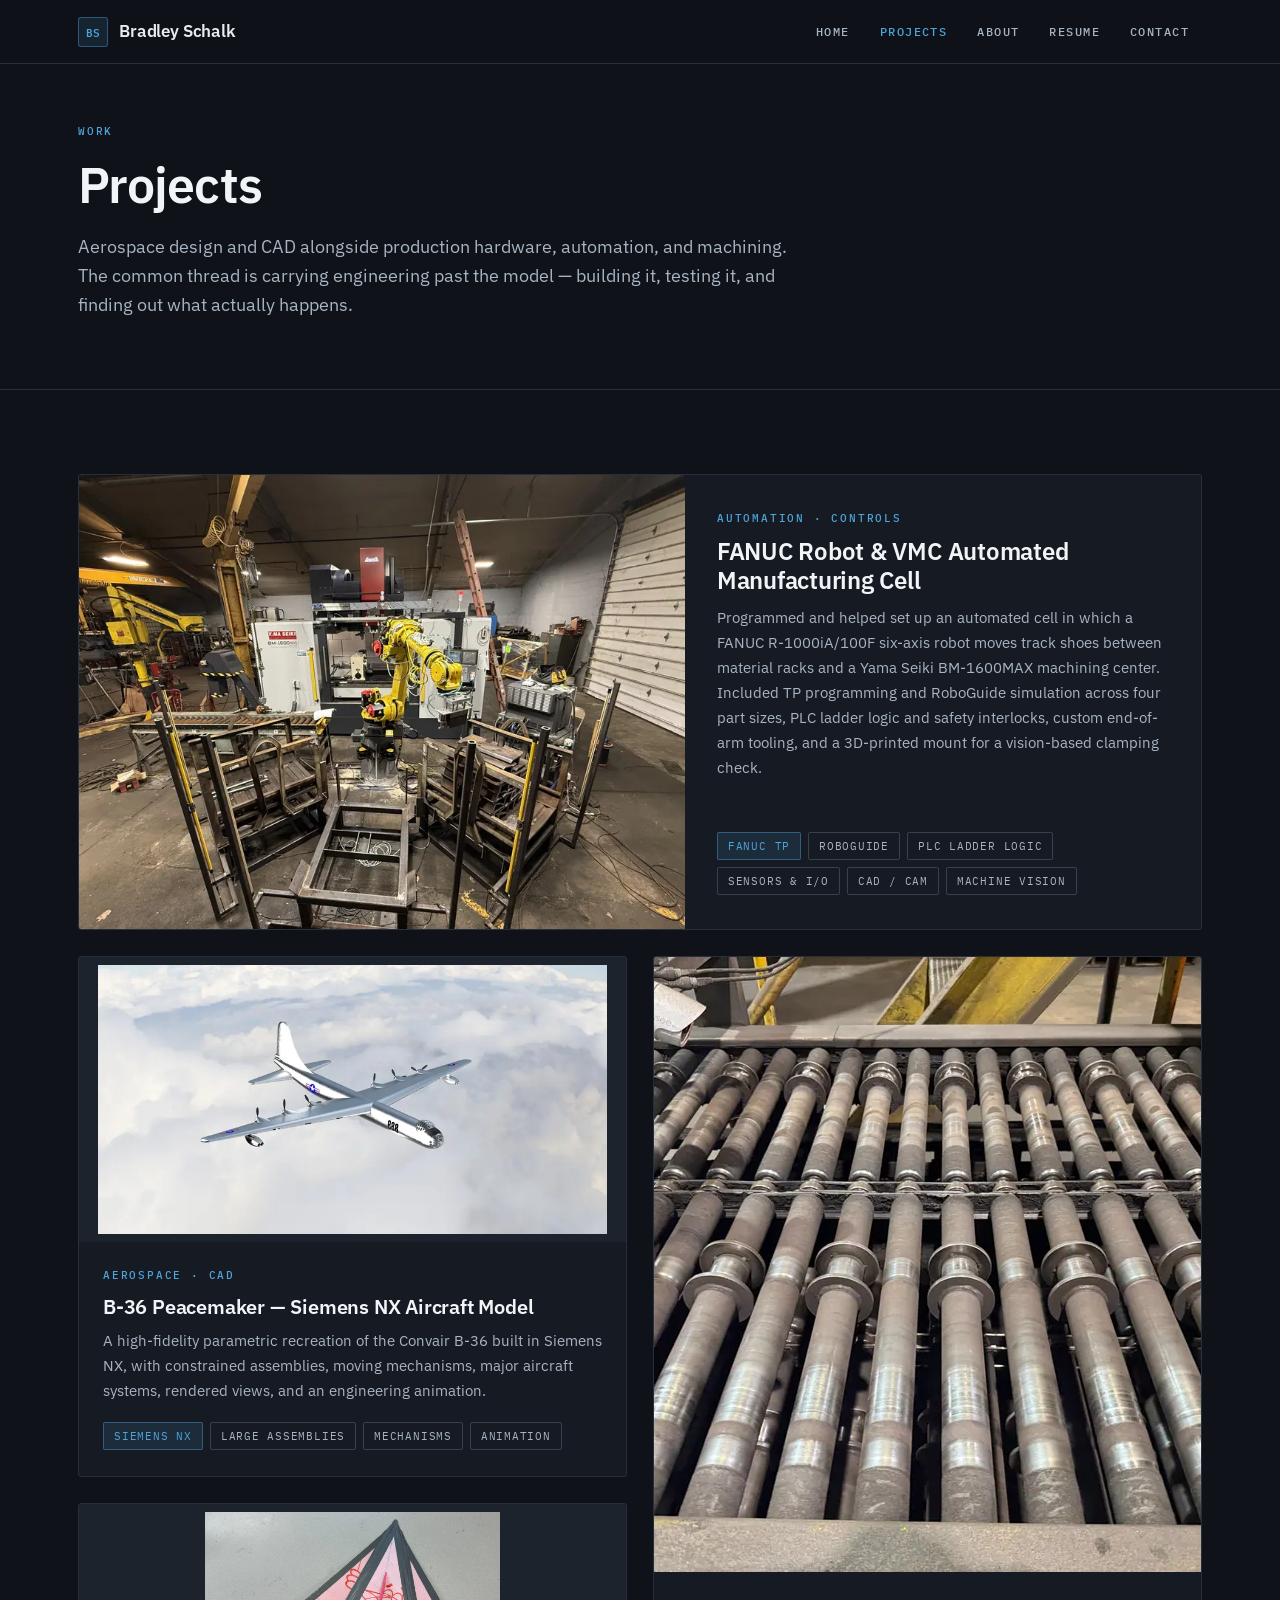
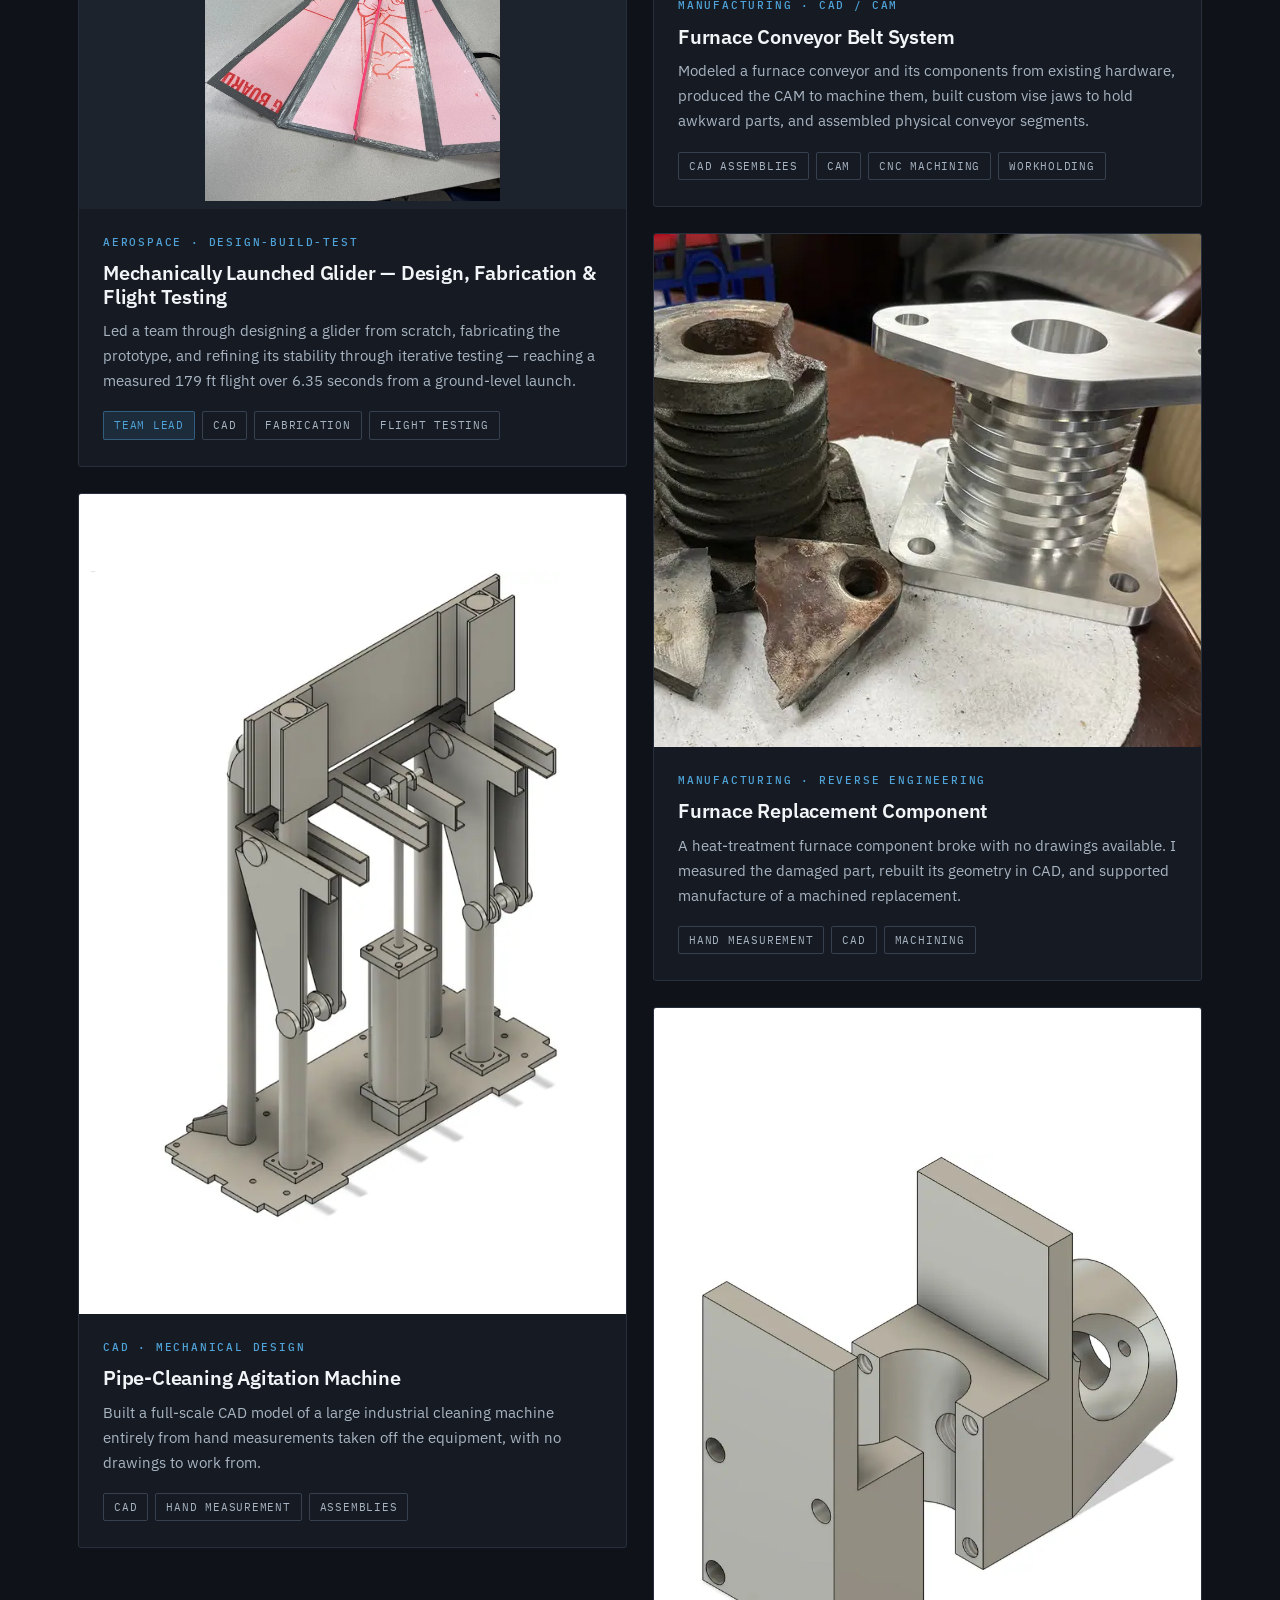
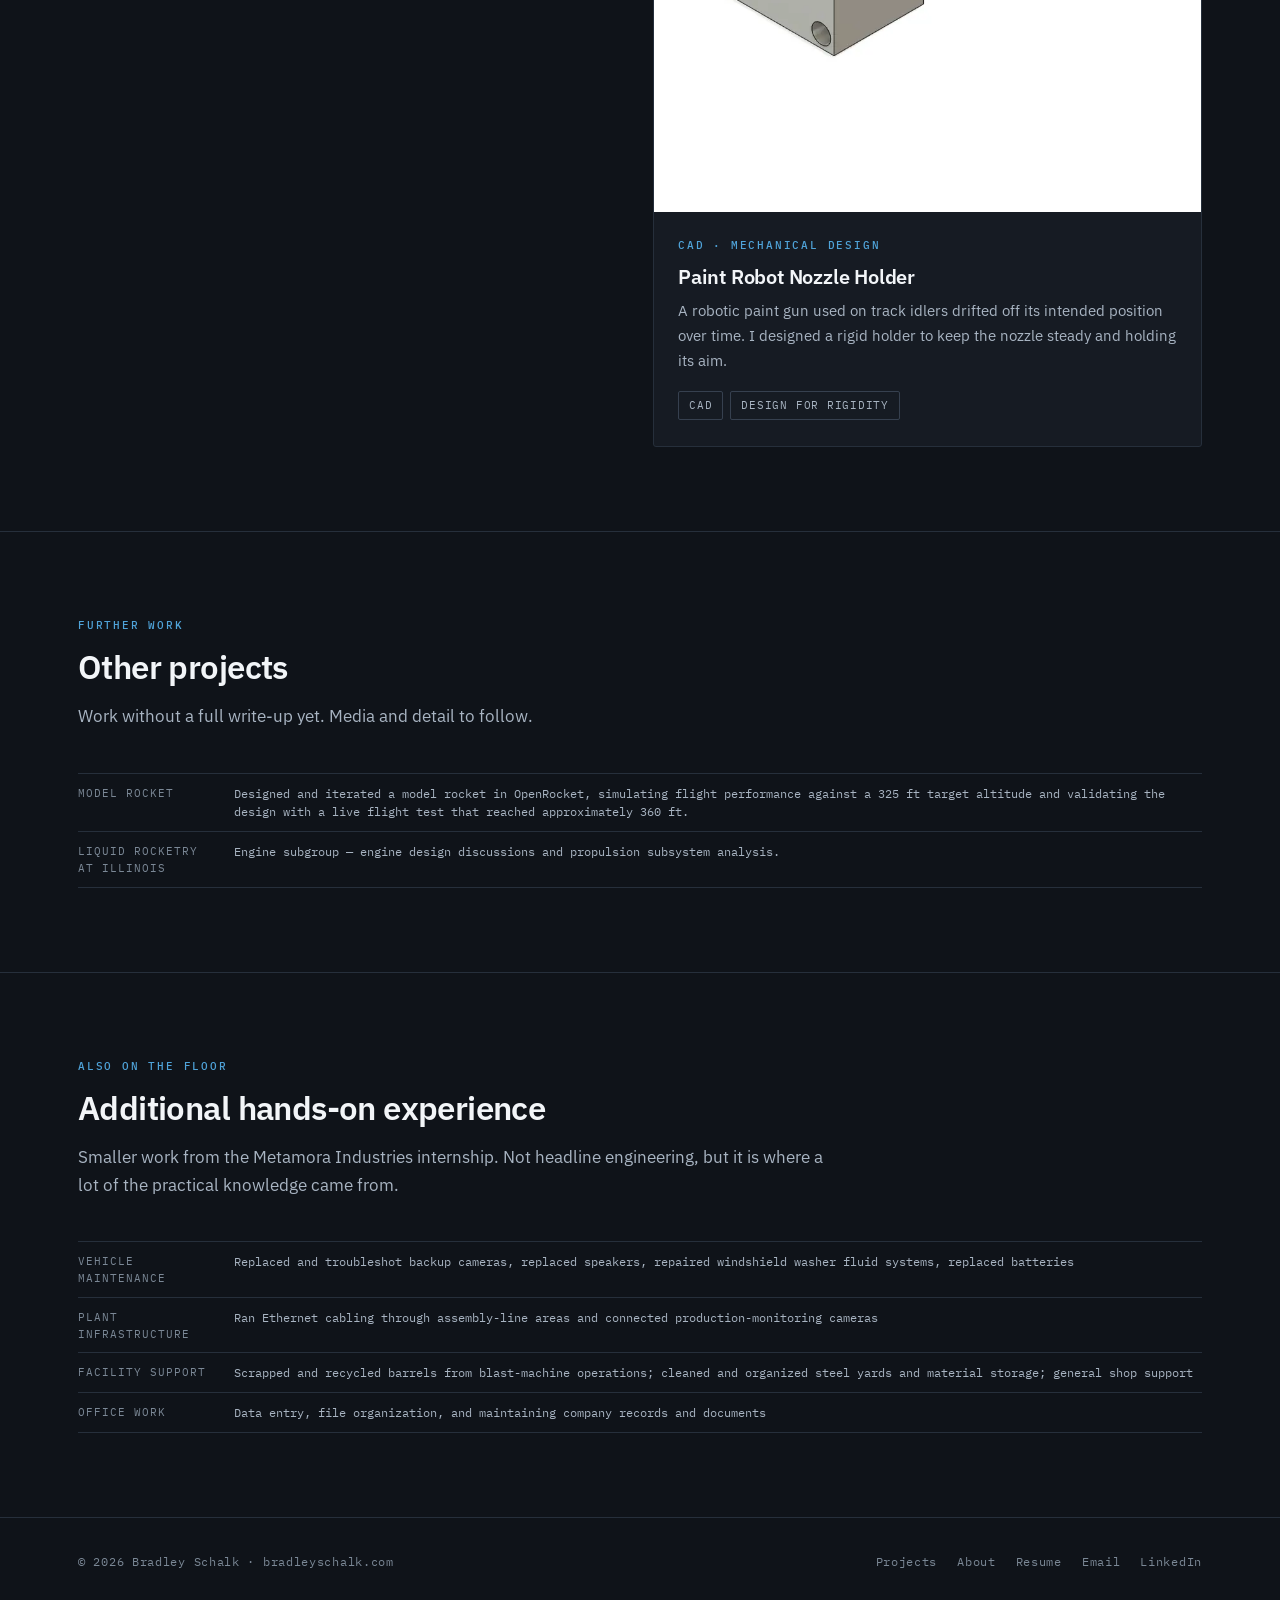
==== commit 93c02ece: "Description change: Hand to mechanical pt2" ====
--- a/projects/index.html
+++ b/projects/index.html
@@ -132,12 +132,12 @@
           <article class="pcard">
             <div class="pcard__media pcard__media--fit pcard__media--wide">
               <img src="../assets/images/glider/cover-card.webp"
-                   alt="The fabricated hand-launched glider prototype seen head-on, showing the full triangular planform and the centre vertical fin."
+                   alt="The fabricated mechanically launched glider prototype seen head-on, showing the full triangular planform and the centre vertical fin."
                    loading="lazy" decoding="async" width="1100" height="1081">
             </div>
             <div class="pcard__body">
               <span class="eyebrow">Aerospace &middot; Design-build-test</span>
-              <h3 class="pcard__title"><a href="glider.html">Hand-Launched Glider &mdash; Design, Fabrication &amp; Flight Testing</a></h3>
+              <h3 class="pcard__title"><a href="glider.html">Mechanically Launched Glider &mdash; Design, Fabrication &amp; Flight Testing</a></h3>
               <p class="pcard__desc">
                 Led a team through designing a glider from scratch, fabricating the
                 prototype, and refining its stability through iterative testing &mdash;
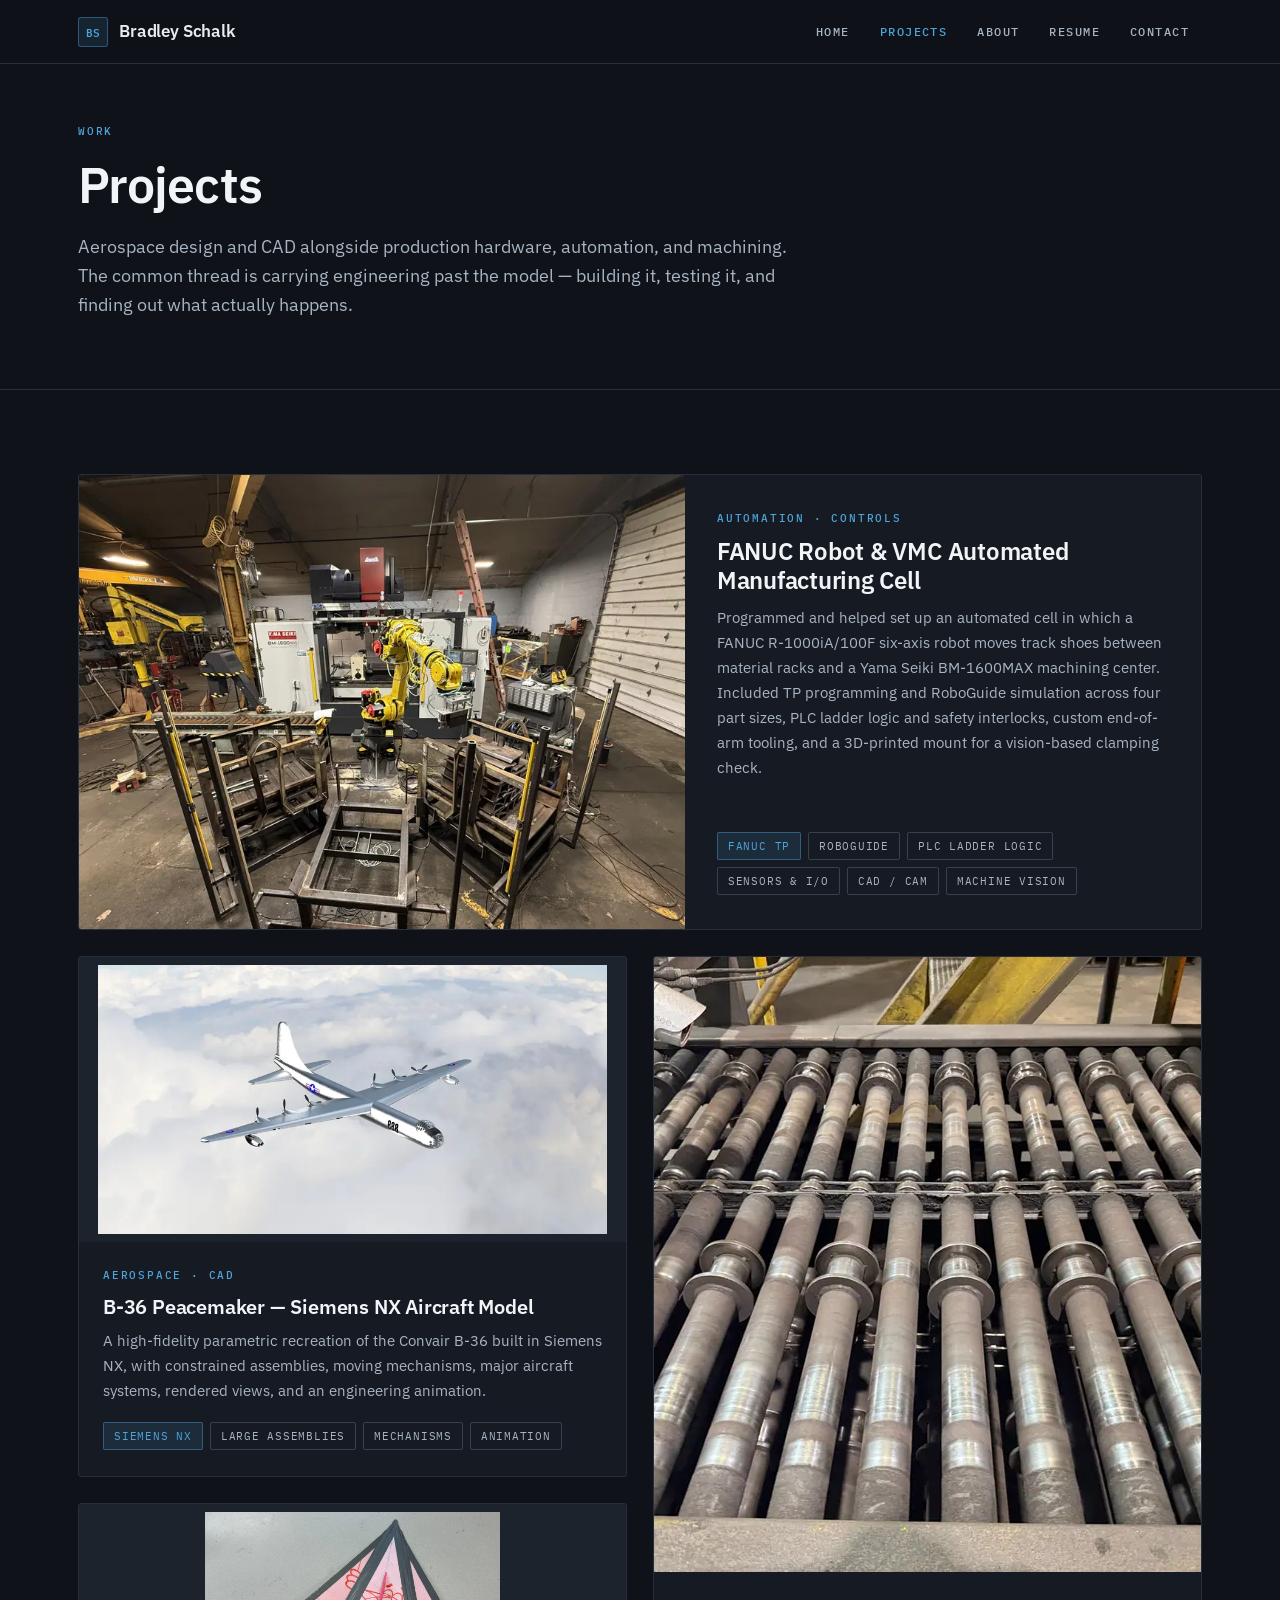
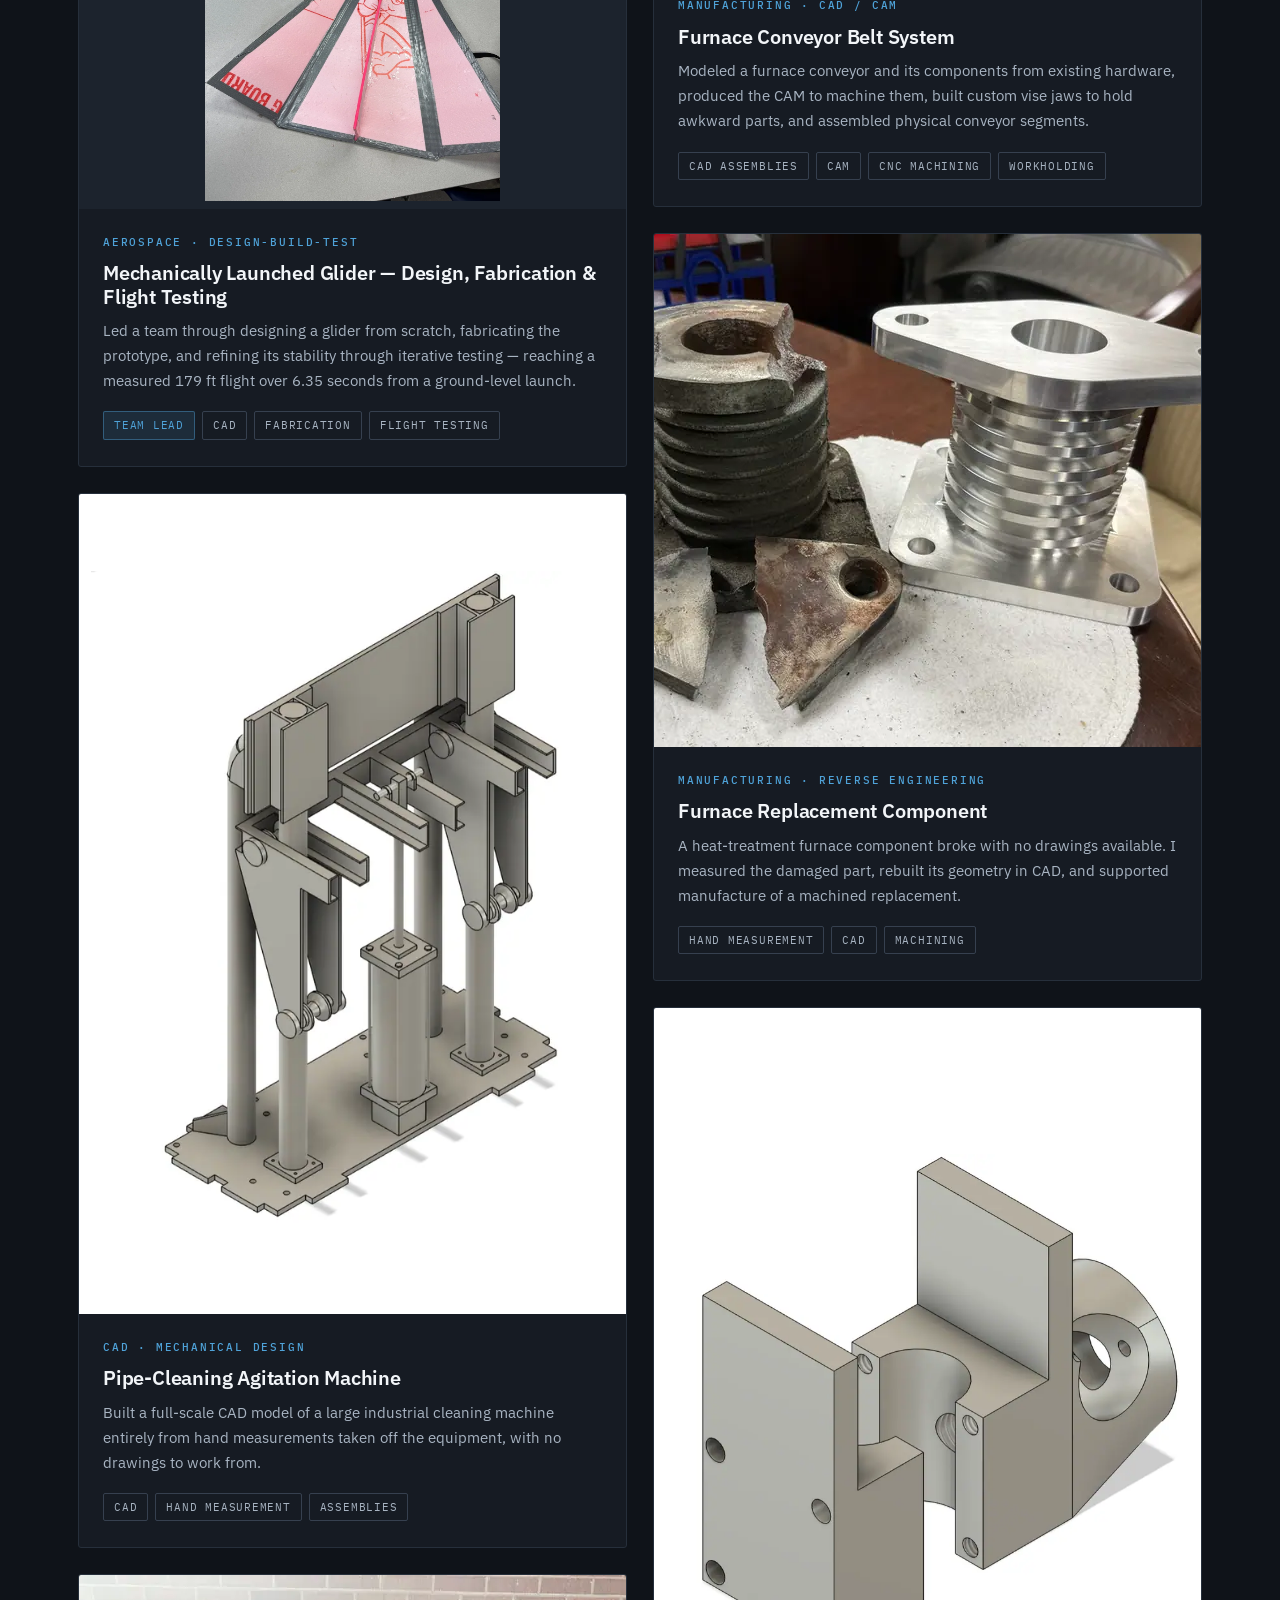
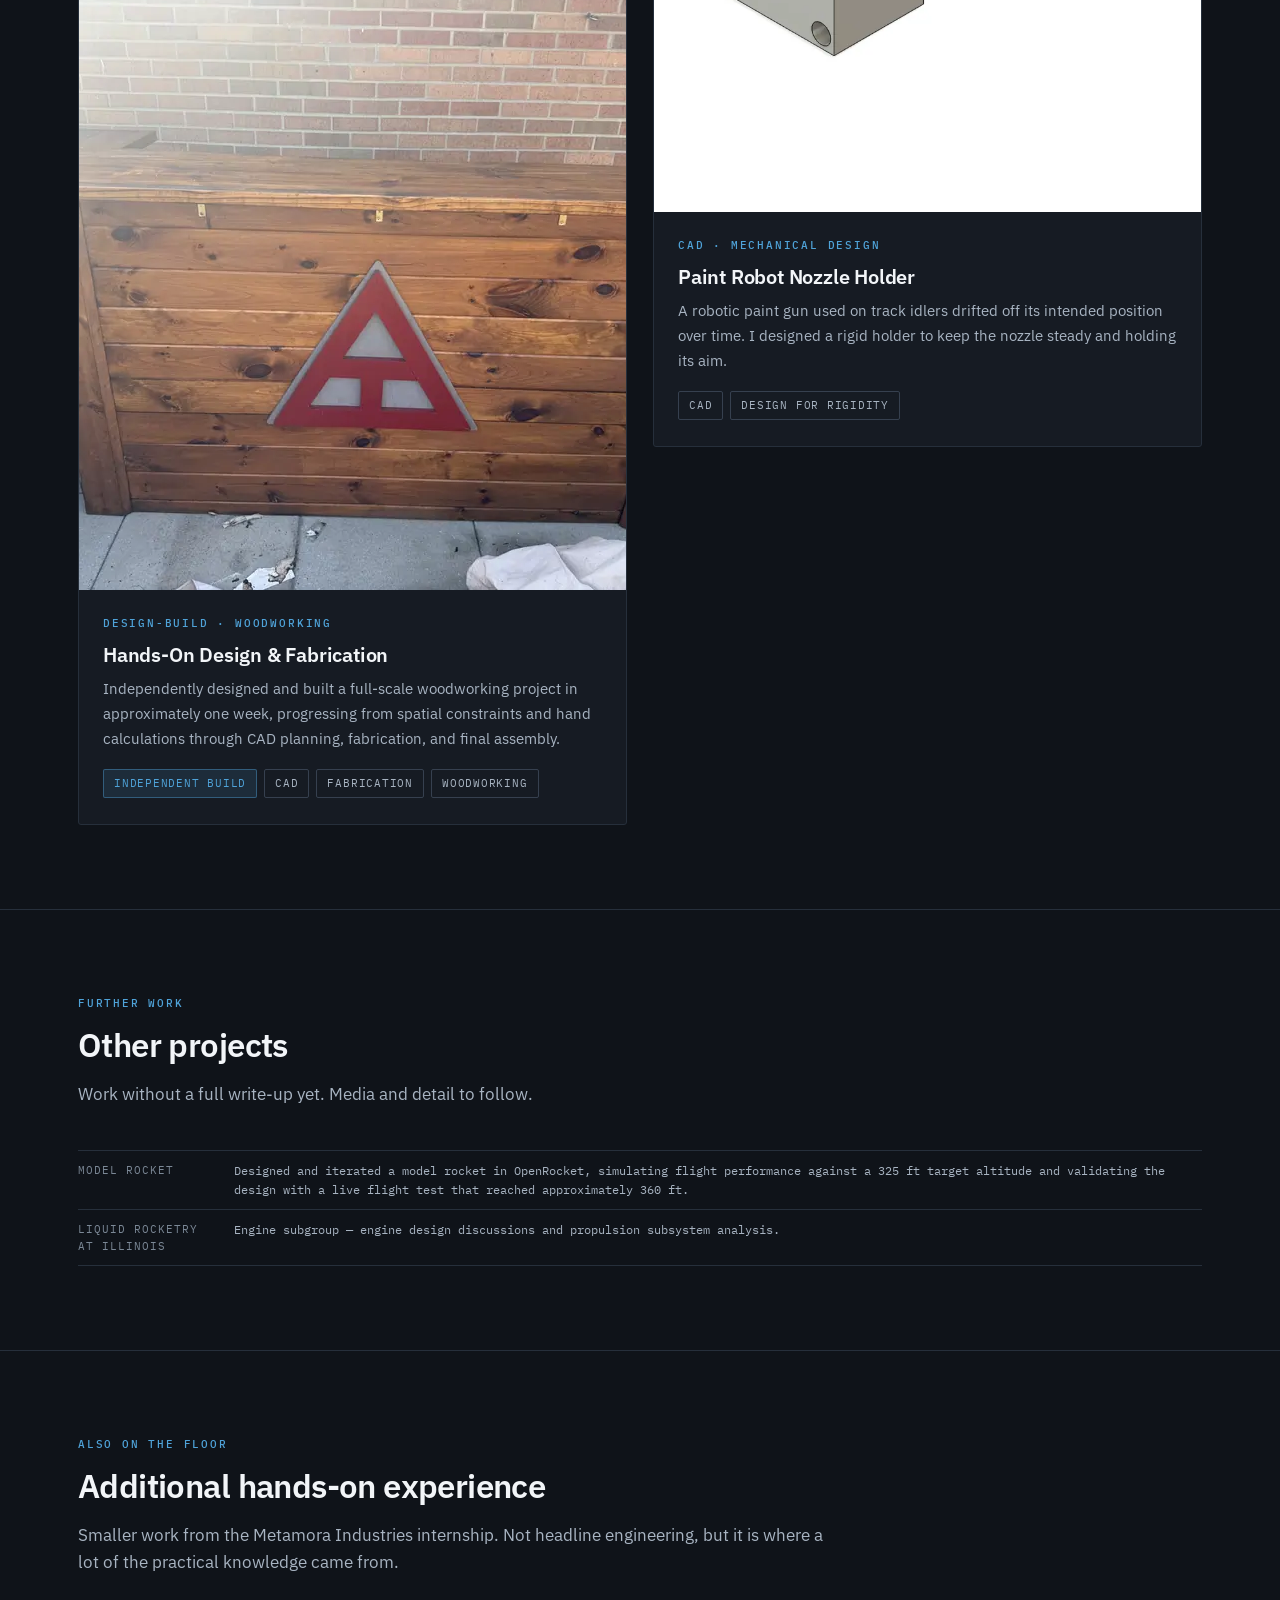
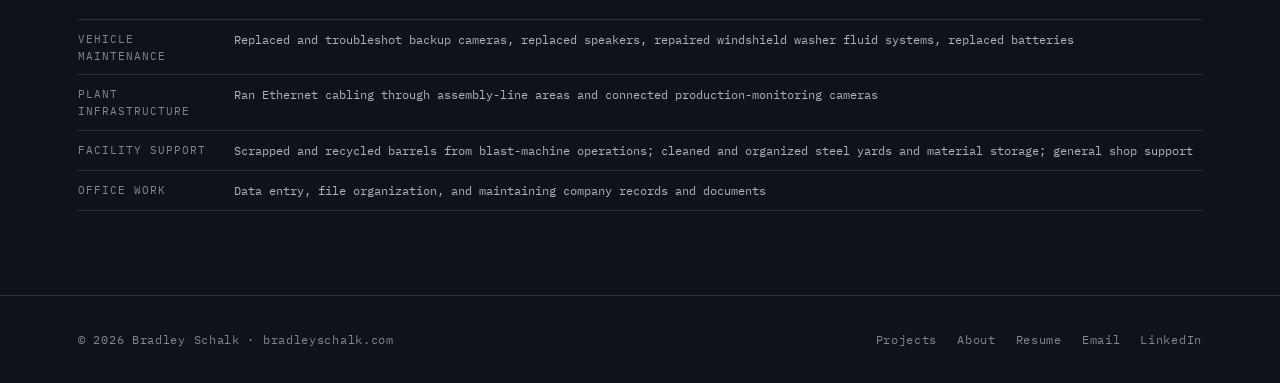
==== commit e141b0f4: "Bar Project Insertion" ====
--- a/projects/index.html
+++ b/projects/index.html
@@ -177,6 +177,31 @@
               </div>
             </div>
           </article>
+
+          <article class="pcard">
+            <div class="pcard__media">
+              <img src="../assets/images/design-fabrication/finished-front-thumb.webp"
+                   alt="The finished full-scale timber structure seen from the front, with an overhanging stained top and clad front panel."
+                   loading="lazy" decoding="async" width="820" height="615">
+            </div>
+            <div class="pcard__body">
+              <span class="eyebrow">Design-build &middot; Woodworking</span>
+              <h3 class="pcard__title"><a href="design-fabrication.html">Hands-On Design &amp; Fabrication</a></h3>
+              <p class="pcard__desc">
+                Independently designed and built a full-scale woodworking project in
+                approximately one week, progressing from spatial constraints and hand
+                calculations through CAD planning, fabrication, and final assembly.
+              </p>
+              <div class="pcard__foot">
+                <ul class="tags">
+                  <li class="tag tag--accent">Independent build</li>
+                  <li class="tag">CAD</li>
+                  <li class="tag">Fabrication</li>
+                  <li class="tag">Woodworking</li>
+                </ul>
+              </div>
+            </div>
+          </article>
         </div>
 
         <div class="pcol">
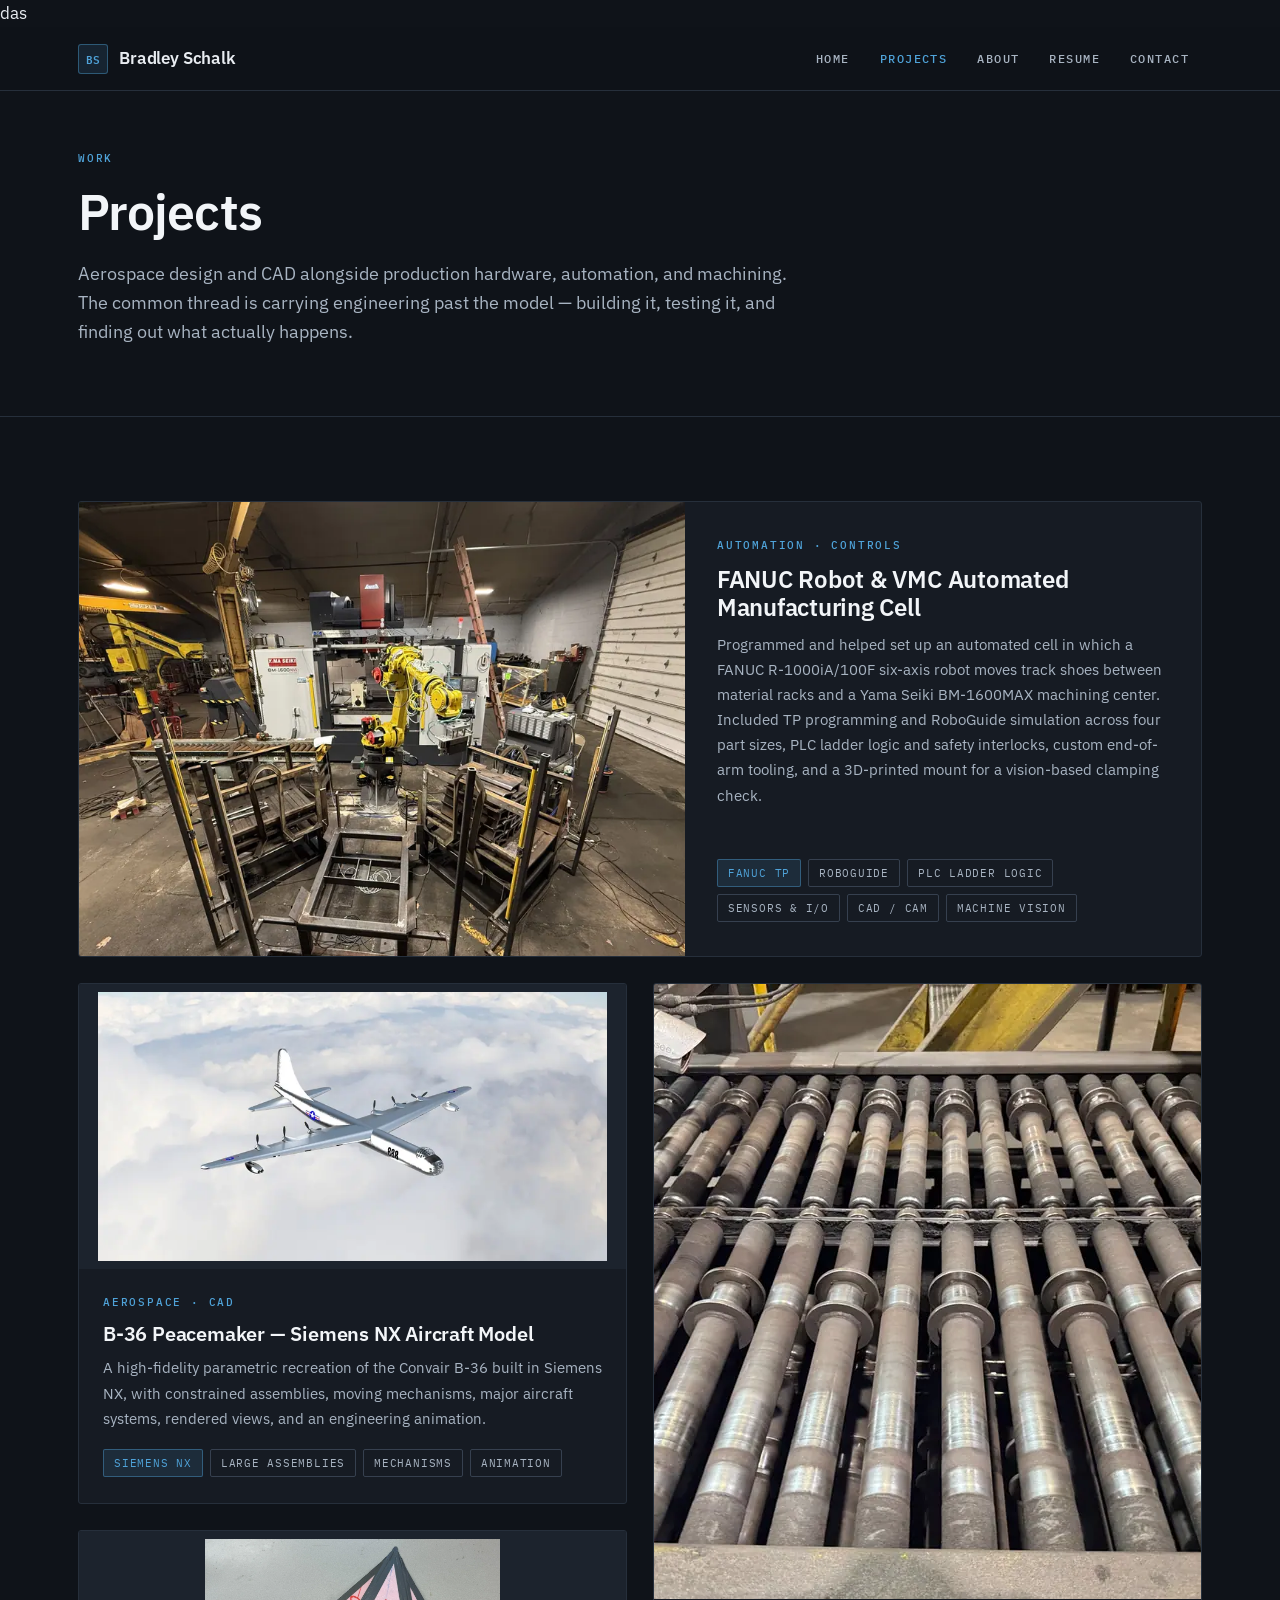
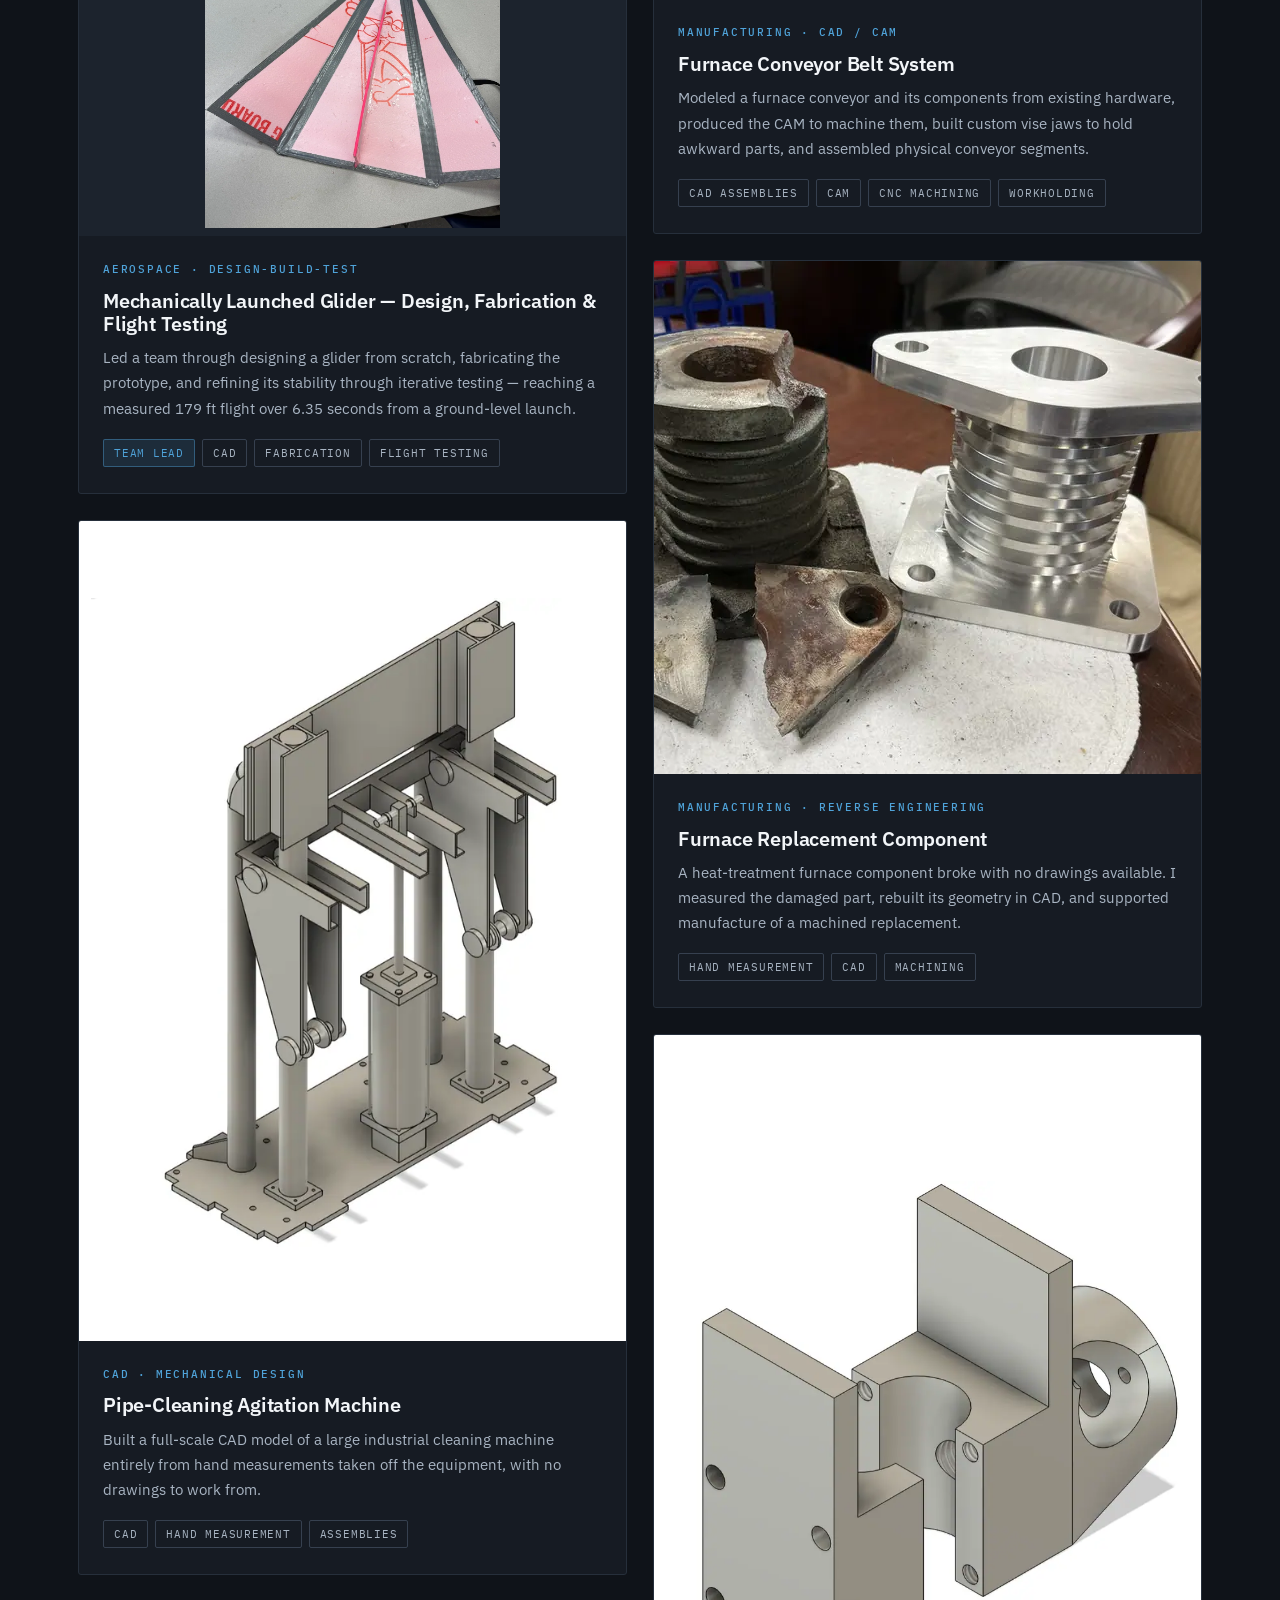
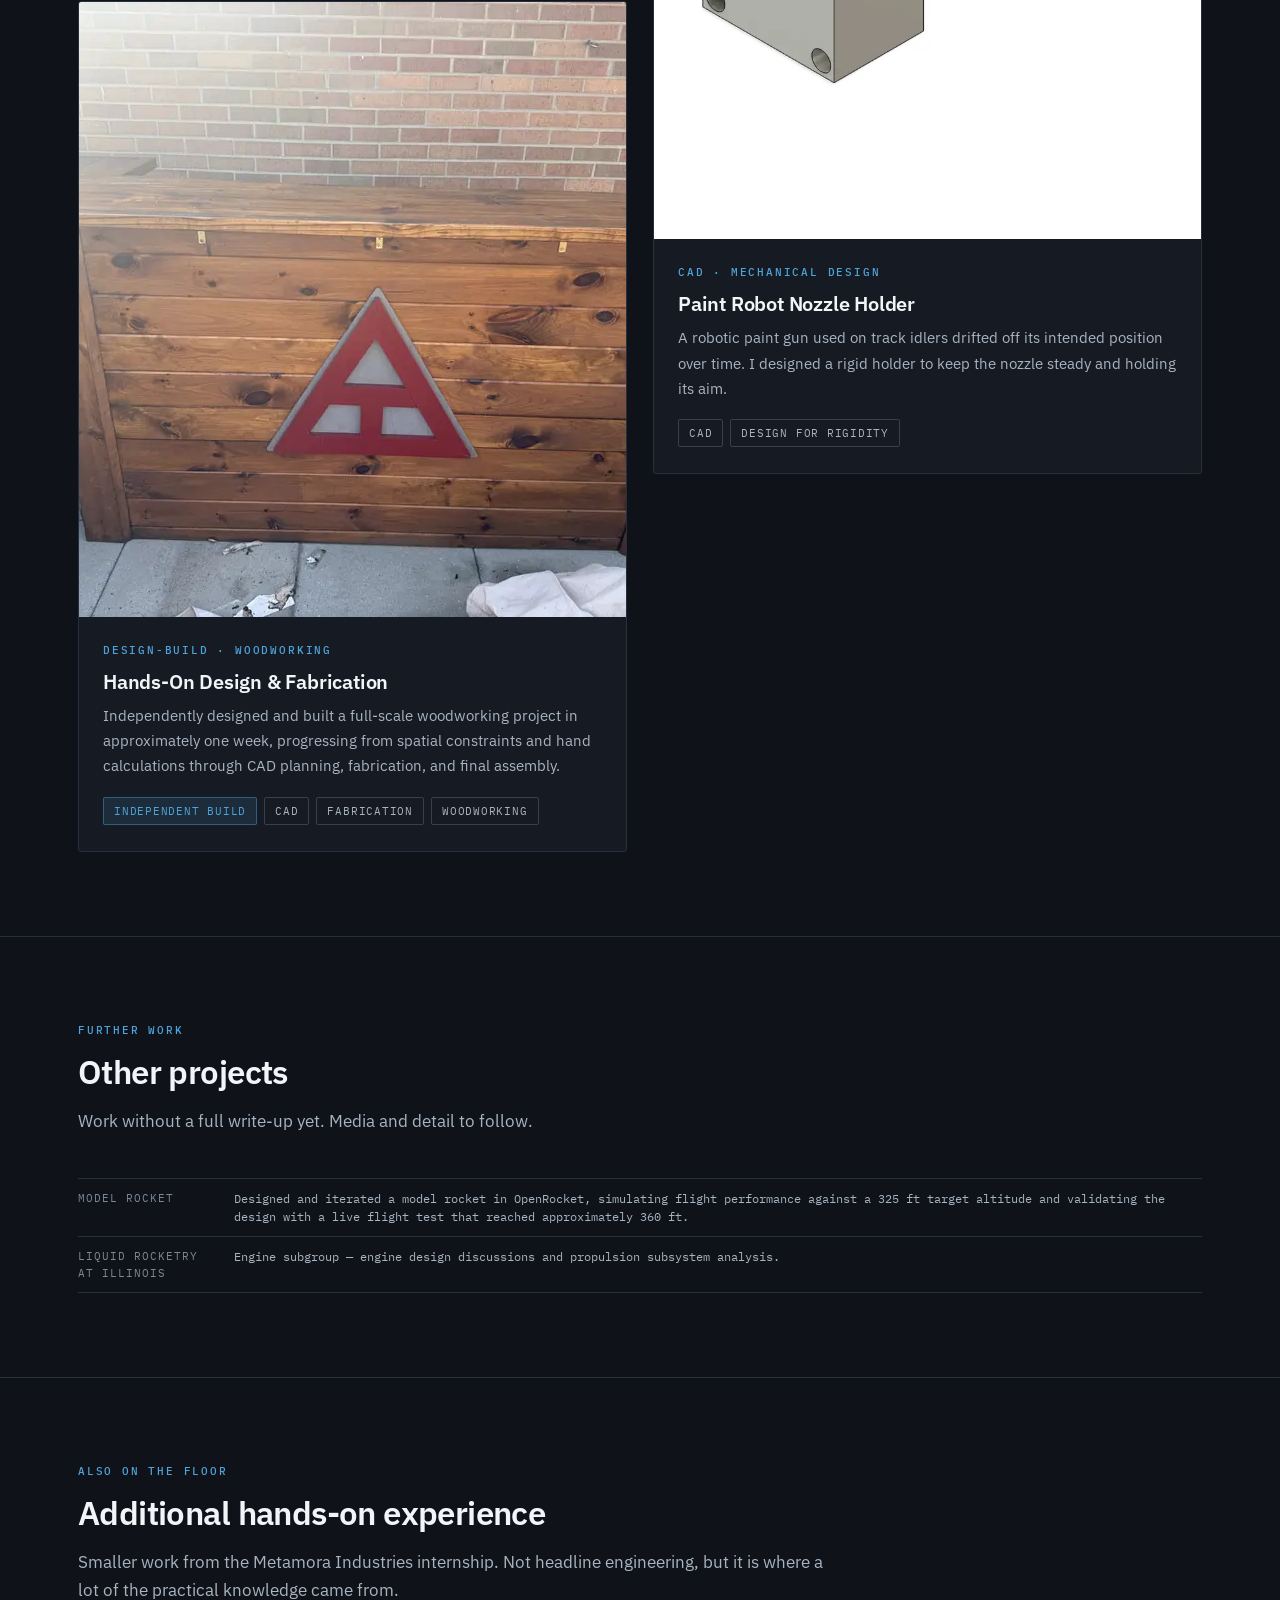
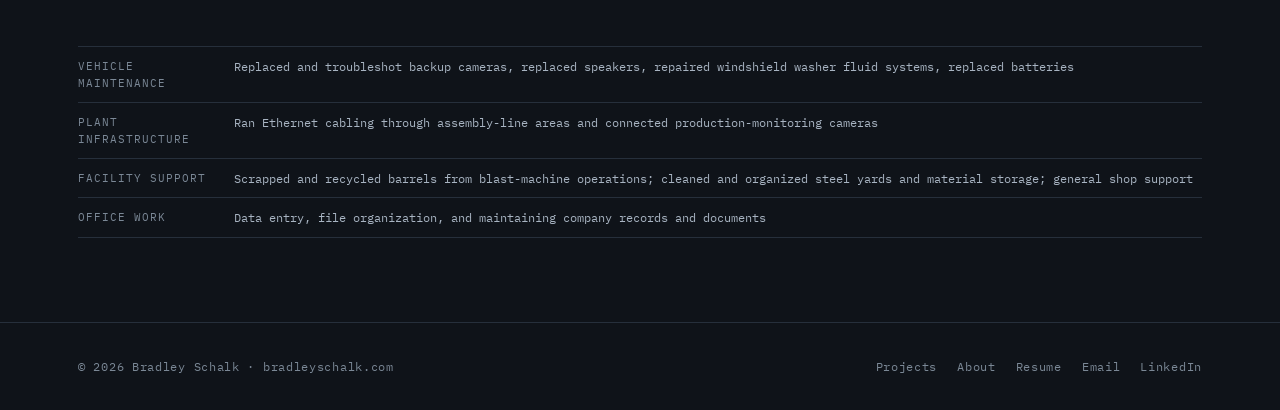
==== commit f9cc914a: "Changing Image Dimensions" ====
--- a/projects/index.html
+++ b/projects/index.html
@@ -13,7 +13,7 @@
 <meta property="og:title" content="Projects | Bradley Schalk">
 <meta property="og:description" content="Aerospace CAD, flight testing, industrial automation, CAD/CAM, machining, and mechanical design.">
 <meta property="og:image" content="https://bradleyschalk.com/assets/images/og-image.jpg">
-
+    das
 <link rel="icon" href="../favicon.svg" type="image/svg+xml">
 <link rel="preconnect" href="https://fonts.googleapis.com">
 <link rel="preconnect" href="https://fonts.gstatic.com" crossorigin>
@@ -179,28 +179,29 @@
           </article>
 
           <article class="pcard">
-            <div class="pcard__media">
-              <img src="../assets/images/design-fabrication/finished-front-thumb.webp"
-                   alt="The finished full-scale timber structure seen from the front, with an overhanging stained top and clad front panel."
-                   loading="lazy" decoding="async" width="820" height="615">
-            </div>
-            <div class="pcard__body">
-              <span class="eyebrow">Design-build &middot; Woodworking</span>
-              <h3 class="pcard__title"><a href="design-fabrication.html">Hands-On Design &amp; Fabrication</a></h3>
-              <p class="pcard__desc">
-                Independently designed and built a full-scale woodworking project in
-                approximately one week, progressing from spatial constraints and hand
-                calculations through CAD planning, fabrication, and final assembly.
-              </p>
-              <div class="pcard__foot">
-                <ul class="tags">
-                  <li class="tag tag--accent">Independent build</li>
-                  <li class="tag">CAD</li>
-                  <li class="tag">Fabrication</li>
-                  <li class="tag">Woodworking</li>
-                </ul>
-              </div>
-            </div>
+              <div class="pcard__media">
+                  <img class="fabrication-card-img"
+                       src="../assets/images/design-fabrication/finished-front-thumb.webp"
+                       alt="The finished full-scale timber structure seen from the front, with an overhanging stained top and clad front panel."
+                       loading="lazy" decoding="async" width="820" height="615">
+              </div>
+              <div class="pcard__body">
+                  <span class="eyebrow">Design-build &middot; Woodworking</span>
+                  <h3 class="pcard__title"><a href="design-fabrication.html">Hands-On Design &amp; Fabrication</a></h3>
+                  <p class="pcard__desc">
+                      Independently designed and built a full-scale woodworking project in
+                      approximately one week, progressing from spatial constraints and hand
+                      calculations through CAD planning, fabrication, and final assembly.
+                  </p>
+                  <div class="pcard__foot">
+                      <ul class="tags">
+                          <li class="tag tag--accent">Independent build</li>
+                          <li class="tag">CAD</li>
+                          <li class="tag">Fabrication</li>
+                          <li class="tag">Woodworking</li>
+                      </ul>
+                  </div>
+              </div>
           </article>
         </div>
 
--- a/css/styles.css
+++ b/css/styles.css
@@ -385,7 +385,7 @@
 .tag--accent { border-color: var(--accent-line); background: var(--accent-soft); color: var(--accent); }
 
 /* ==========================================================================
-   Project cards
+   Project cards 
    ========================================================================== */
 
 /* align-items: start is what keeps a short card short. Grid items stretch to
@@ -429,6 +429,12 @@
   width: 100%;
   aspect-ratio: 16 / 10;
   object-fit: cover;
+}
+/* Homepage fabrication project image */
+.pcard__media img.fabrication-card-img {
+  aspect-ratio: 16 / 9;
+  object-fit: cover;
+  object-position: center 45%;
 }
 /* CAD renders keep the white canvas they were exported on. A white block
    inside a dark card is intentional — it separates engineering documentation
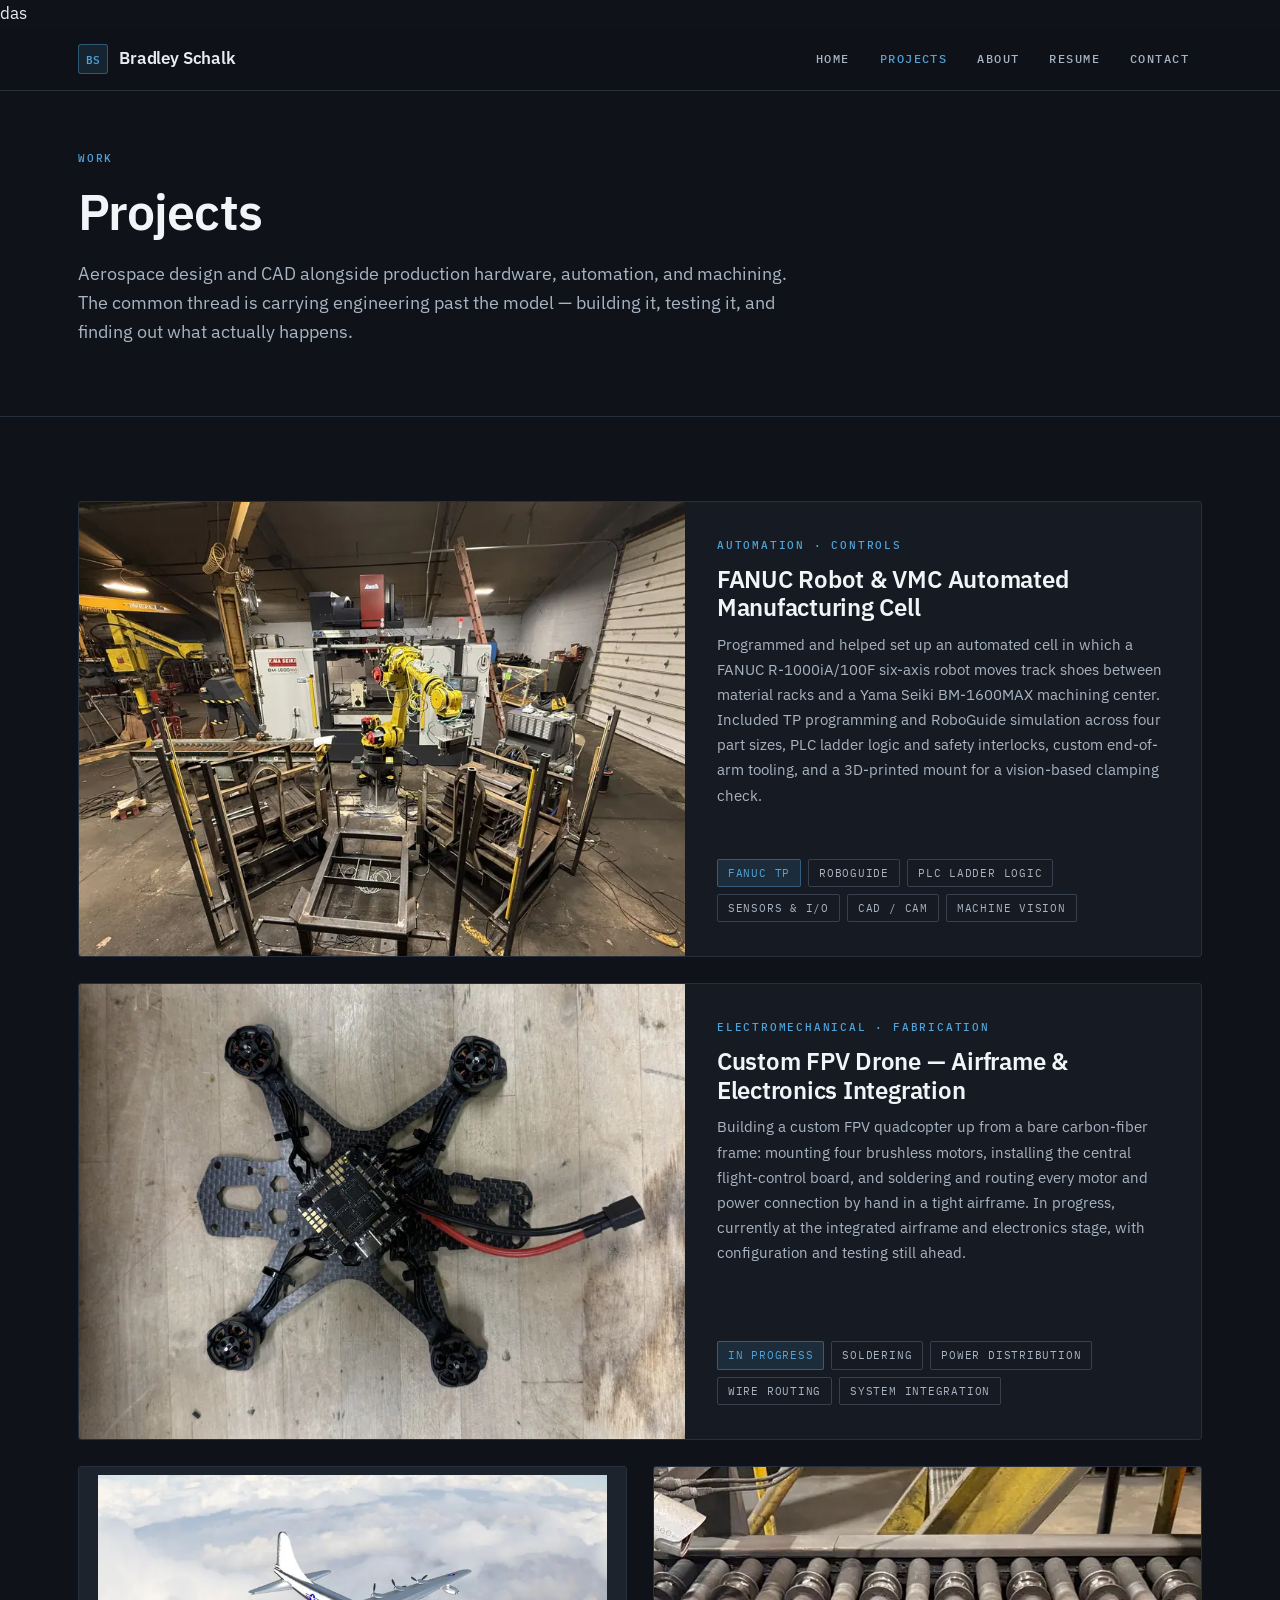
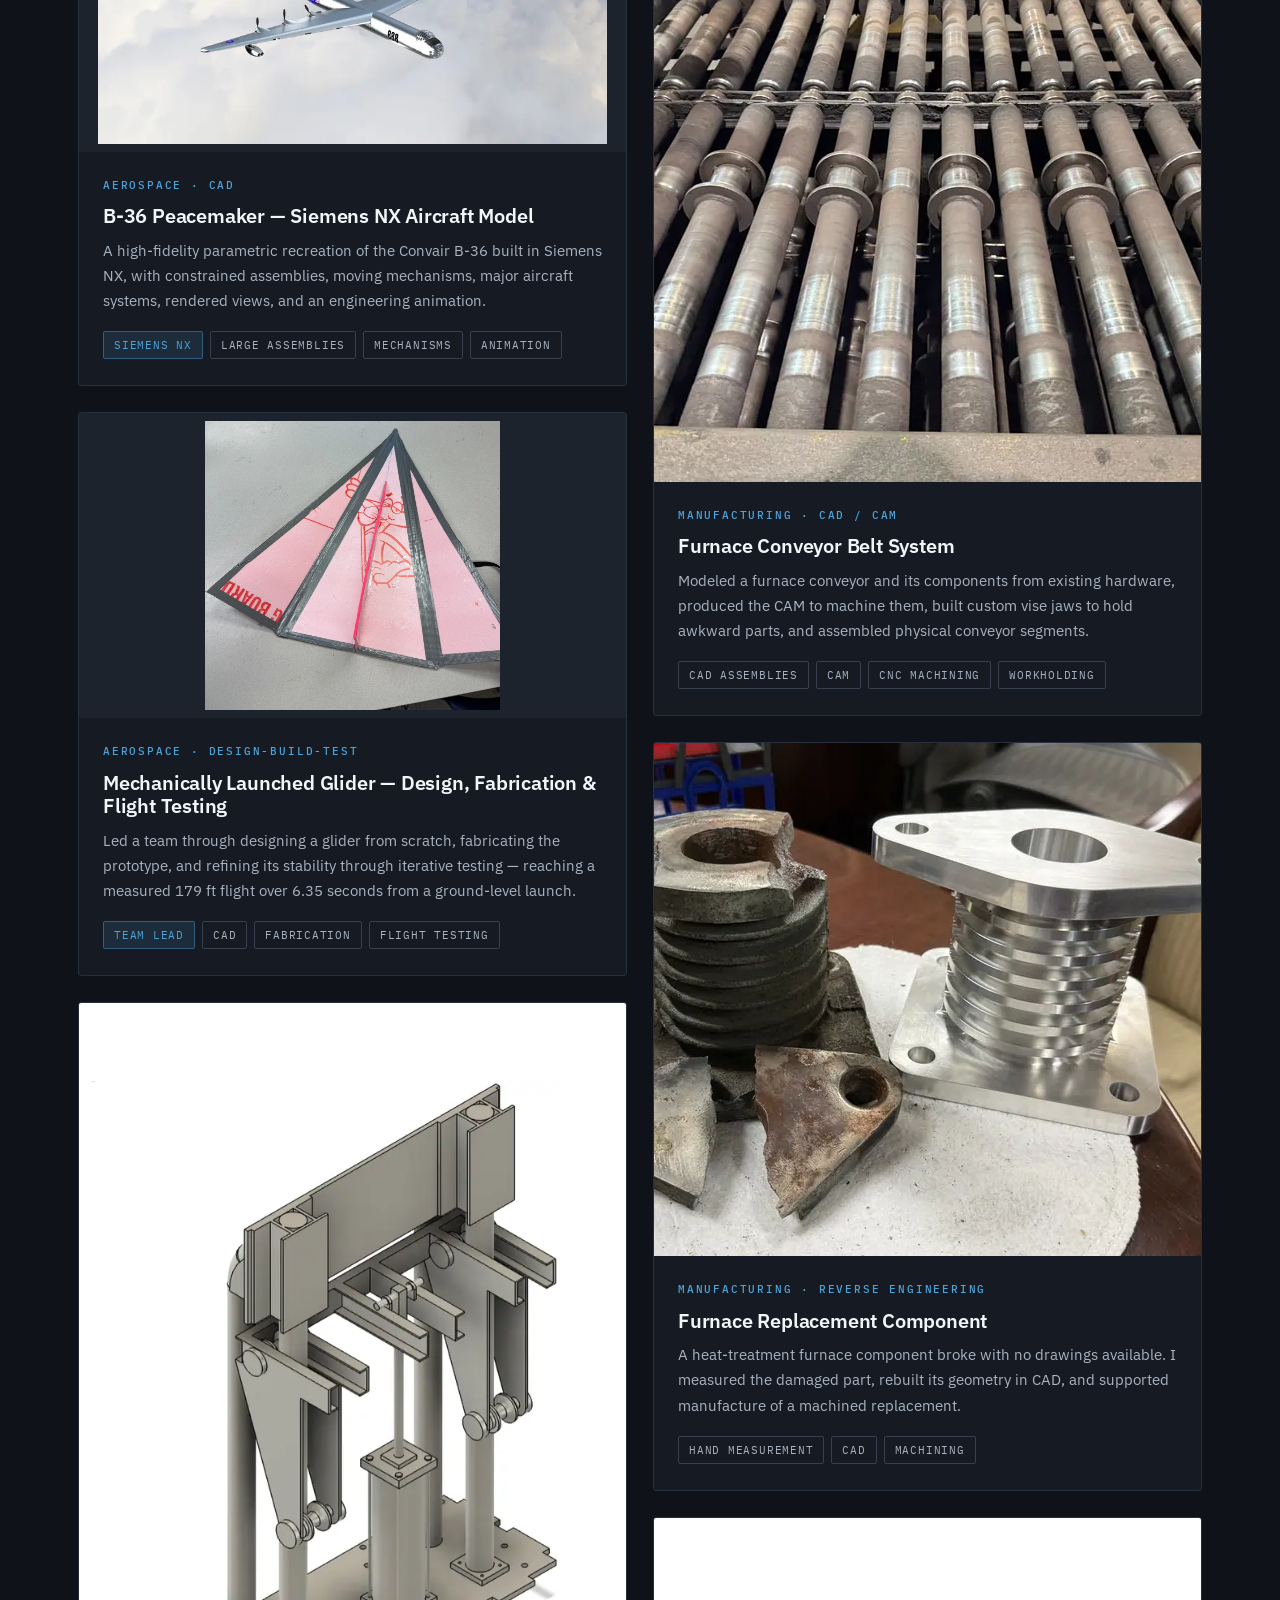
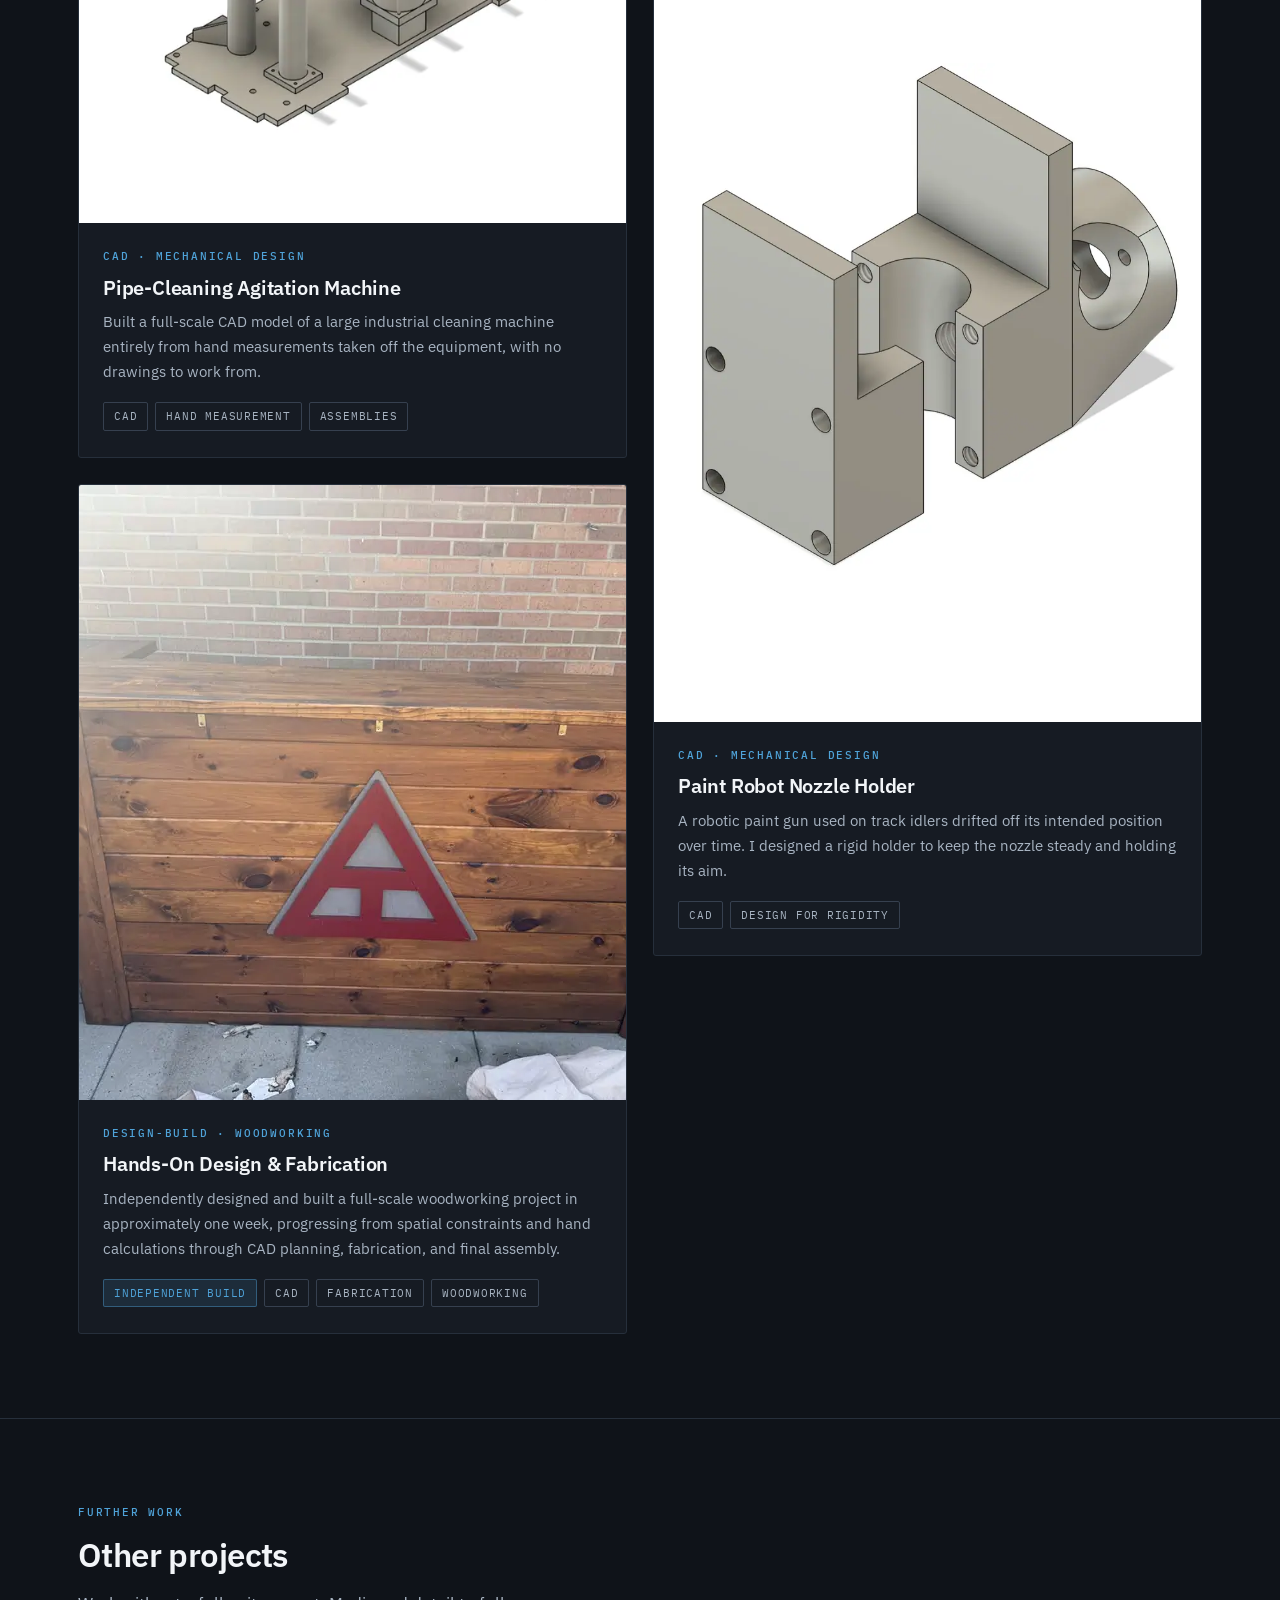
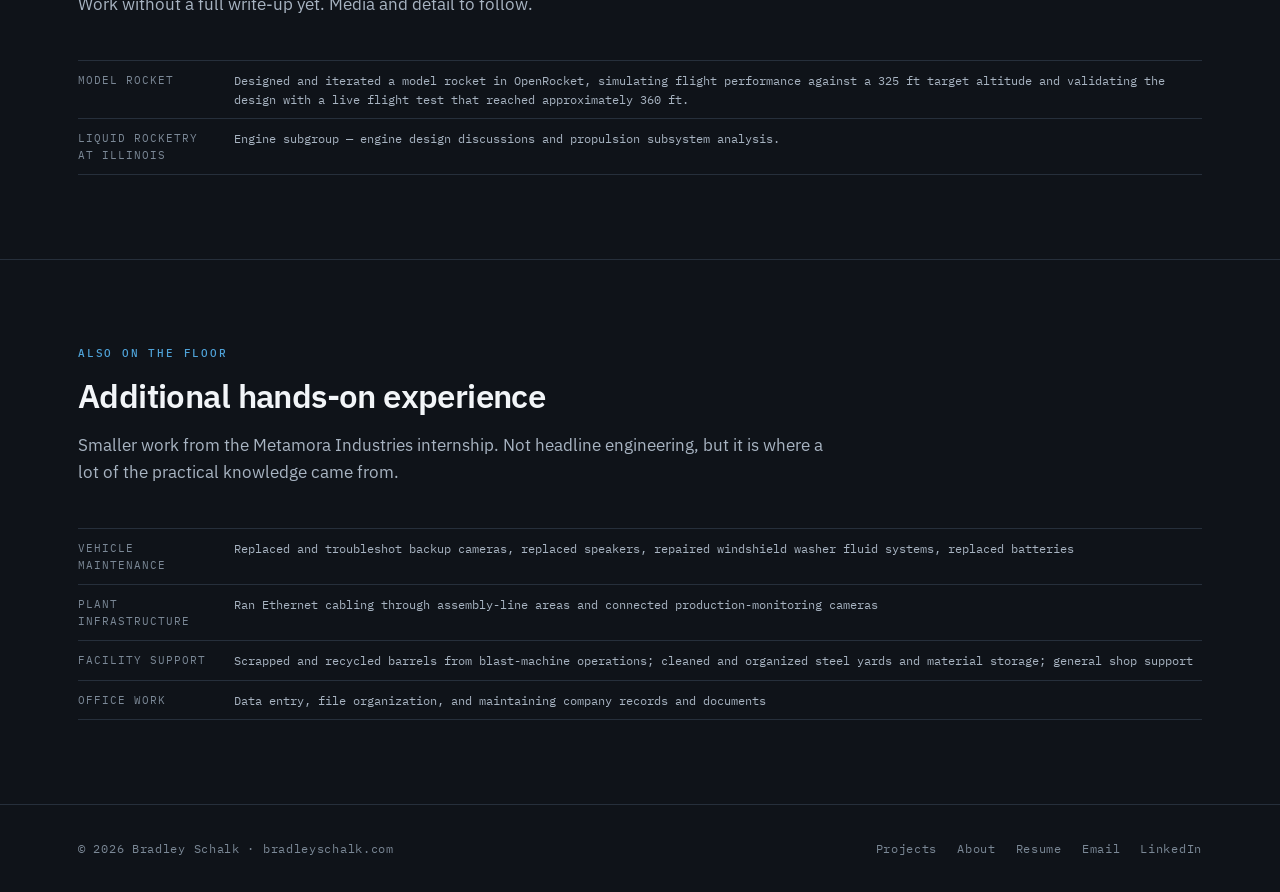
==== commit 123f94a1: "First Drone Addition" ====
--- a/projects/index.html
+++ b/projects/index.html
@@ -104,6 +104,37 @@
           </div>
         </article>
 
+        <!-- ------------------- FPV DRONE (in progress) ------------------ -->
+        <article class="pcard pcard--flagship">
+          <div class="pcard__media">
+            <img src="../assets/images/fpv-drone/integrated-airframe-thumb.webp"
+                 alt="Current stage of the custom FPV drone: carbon-fiber quadcopter frame with four brushless motors, the flight-control board at the center, motor leads cable-tied along the arms, and the battery lead soldered in."
+                 loading="lazy" decoding="async" width="820" height="615">
+          </div>
+          <div class="pcard__body">
+            <span class="eyebrow">Electromechanical &middot; Fabrication</span>
+            <h3 class="pcard__title">
+              <a href="fpv-drone.html">Custom FPV Drone &mdash; Airframe &amp; Electronics Integration</a>
+            </h3>
+            <p class="pcard__desc">
+              Building a custom FPV quadcopter up from a bare carbon-fiber frame: mounting
+              four brushless motors, installing the central flight-control board, and
+              soldering and routing every motor and power connection by hand in a tight
+              airframe. In progress, currently at the integrated airframe and electronics
+              stage, with configuration and testing still ahead.
+            </p>
+            <div class="pcard__foot">
+              <ul class="tags">
+                <li class="tag tag--accent">In progress</li>
+                <li class="tag">Soldering</li>
+                <li class="tag">Power distribution</li>
+                <li class="tag">Wire routing</li>
+                <li class="tag">System integration</li>
+              </ul>
+            </div>
+          </div>
+        </article>
+
         <div class="pcol">
           <article class="pcard">
             <div class="pcard__media pcard__media--fit pcard__media--cine">
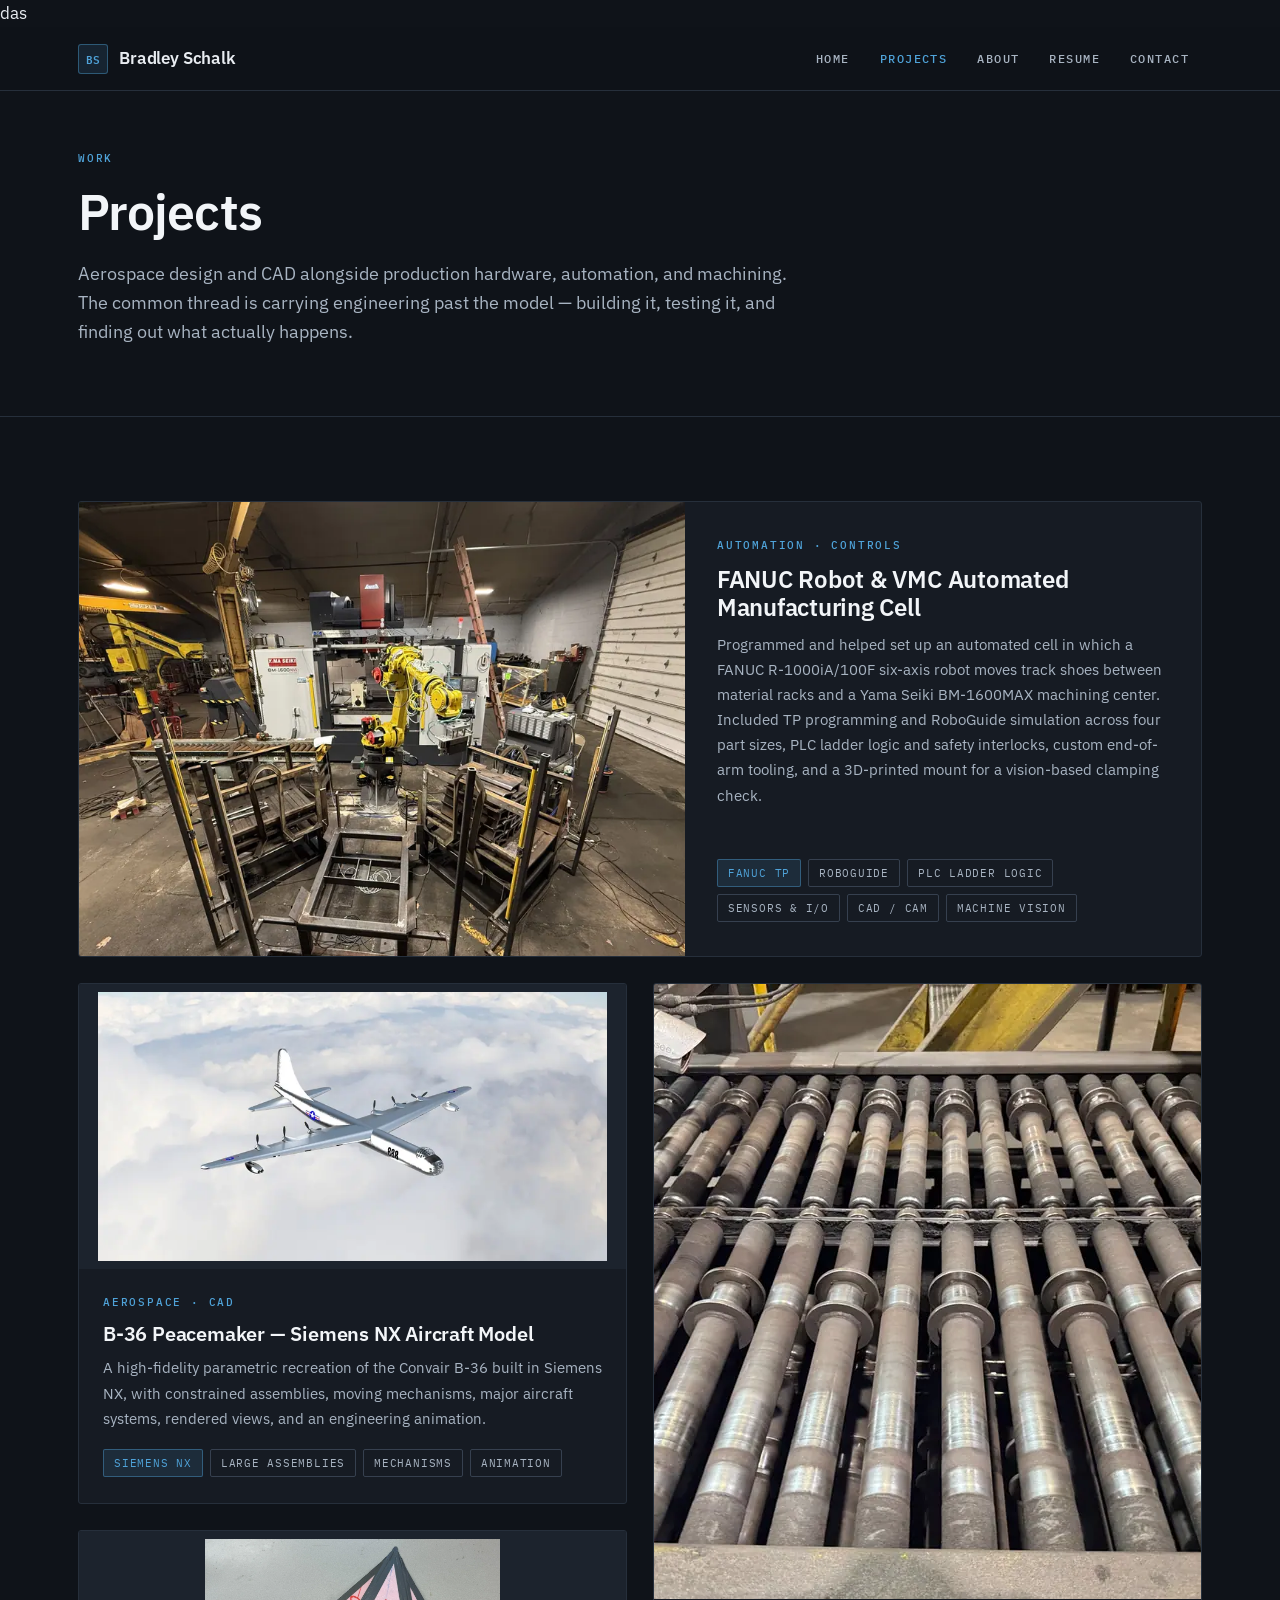
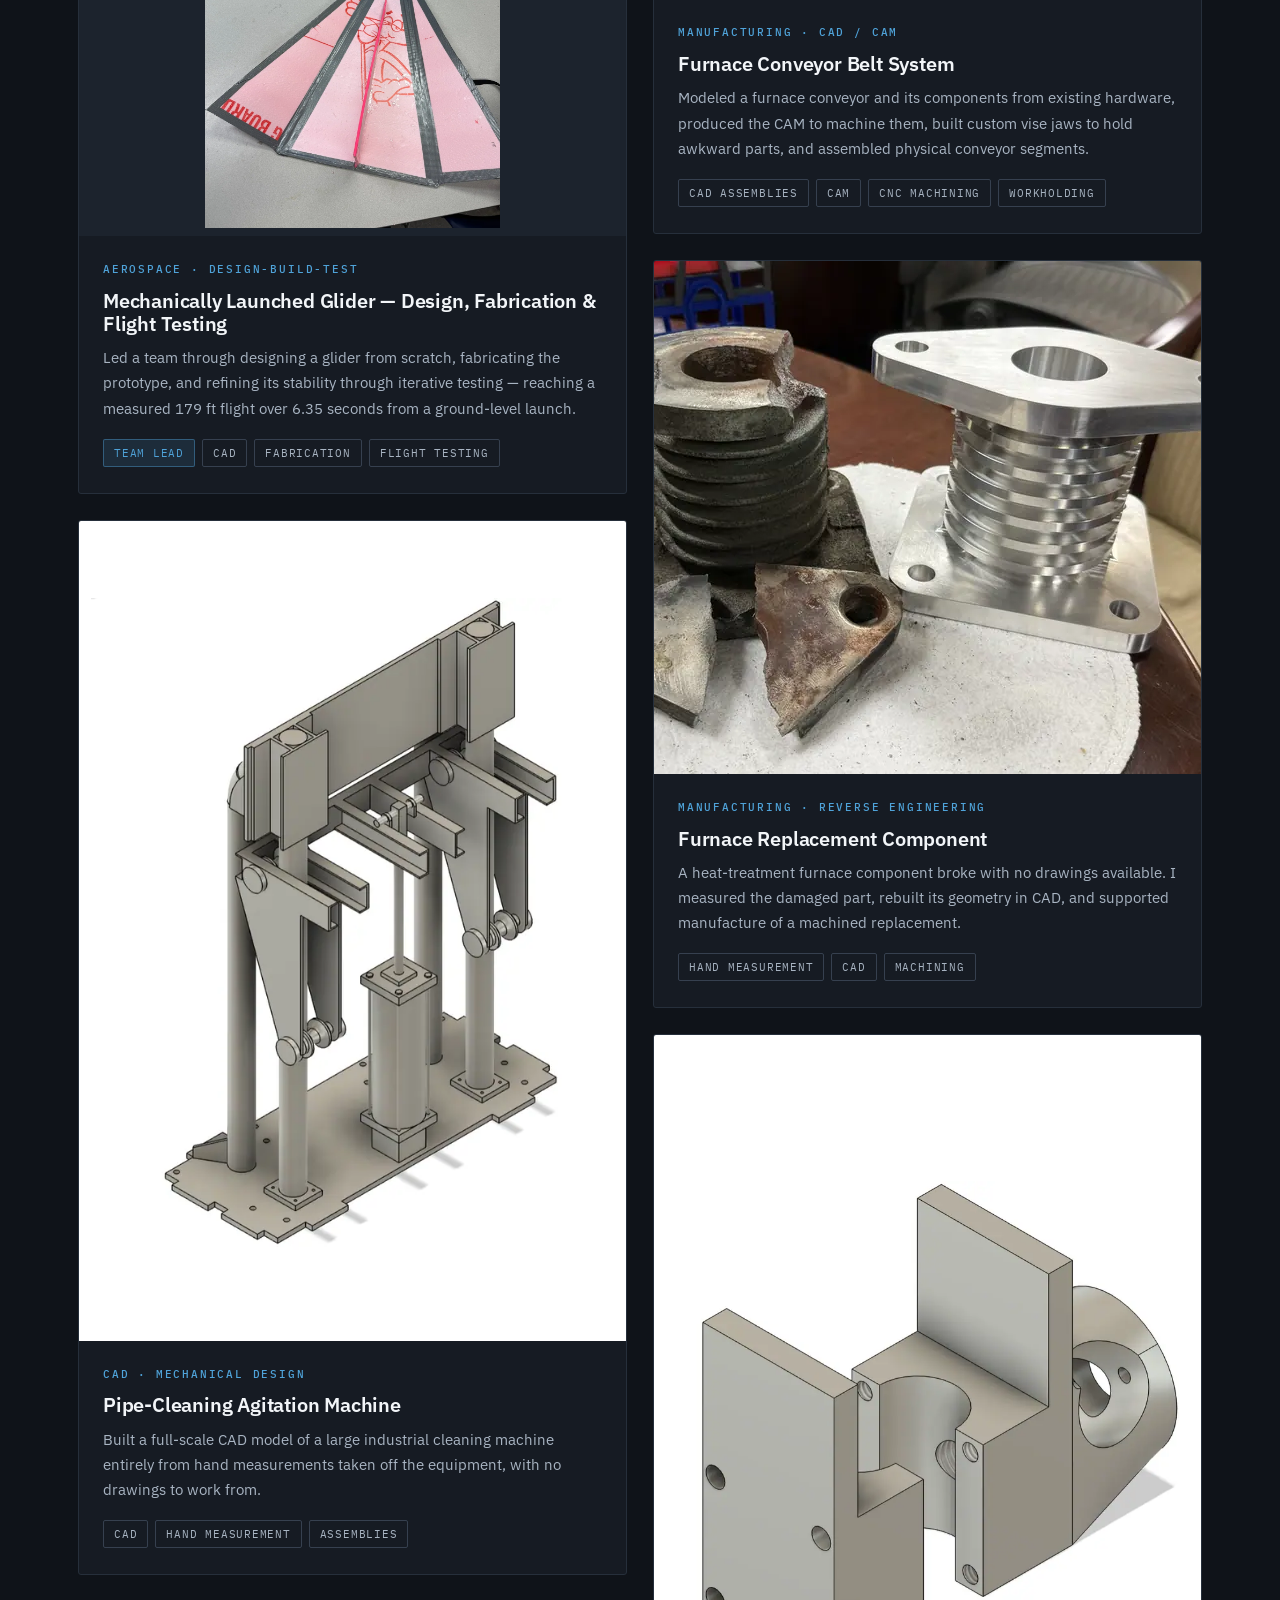
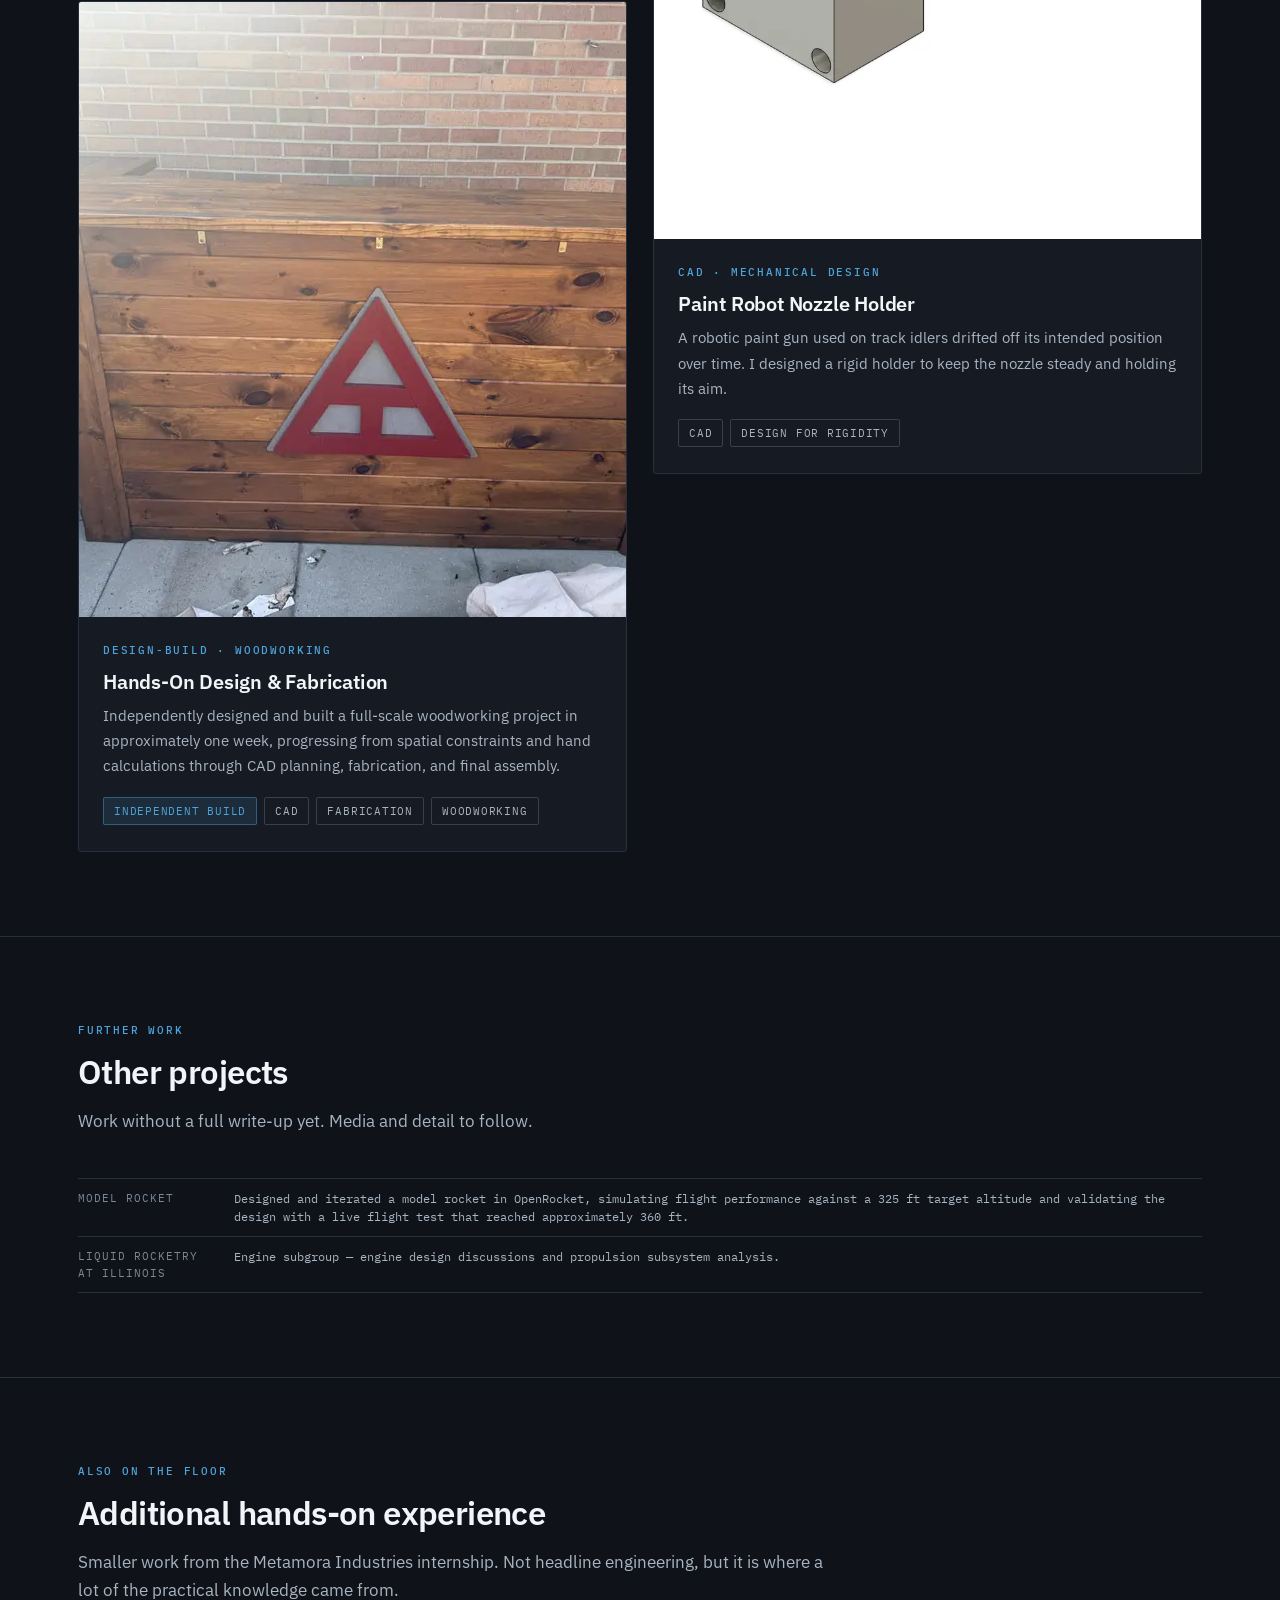
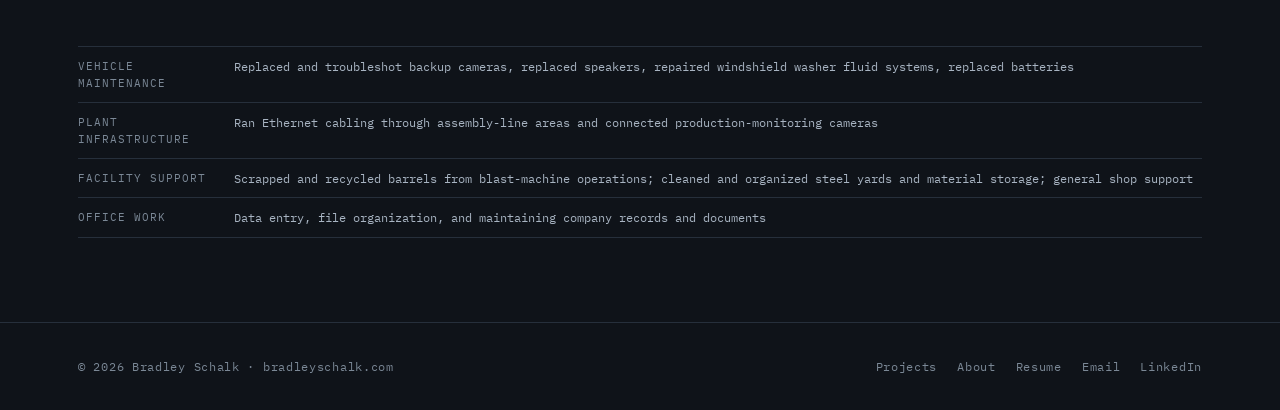
==== commit 6f3b784a: "Ga4 Update" ====
--- a/projects/index.html
+++ b/projects/index.html
@@ -1,6 +1,15 @@
 <!DOCTYPE html>
 <html lang="en">
 <head>
+<!-- Google tag (gtag.js) -->
+<script async src="https://www.googletagmanager.com/gtag/js?id=G-TMHKS1FG67"></script>
+<script>
+  window.dataLayer = window.dataLayer || [];
+  function gtag(){dataLayer.push(arguments);}
+  gtag('js', new Date());
+
+  gtag('config', 'G-TMHKS1FG67');
+</script>
 <meta charset="utf-8">
 <meta name="viewport" content="width=device-width, initial-scale=1">
 
@@ -104,37 +113,6 @@
           </div>
         </article>
 
-        <!-- ------------------- FPV DRONE (in progress) ------------------ -->
-        <article class="pcard pcard--flagship">
-          <div class="pcard__media">
-            <img src="../assets/images/fpv-drone/integrated-airframe-thumb.webp"
-                 alt="Current stage of the custom FPV drone: carbon-fiber quadcopter frame with four brushless motors, the flight-control board at the center, motor leads cable-tied along the arms, and the battery lead soldered in."
-                 loading="lazy" decoding="async" width="820" height="615">
-          </div>
-          <div class="pcard__body">
-            <span class="eyebrow">Electromechanical &middot; Fabrication</span>
-            <h3 class="pcard__title">
-              <a href="fpv-drone.html">Custom FPV Drone &mdash; Airframe &amp; Electronics Integration</a>
-            </h3>
-            <p class="pcard__desc">
-              Building a custom FPV quadcopter up from a bare carbon-fiber frame: mounting
-              four brushless motors, installing the central flight-control board, and
-              soldering and routing every motor and power connection by hand in a tight
-              airframe. In progress, currently at the integrated airframe and electronics
-              stage, with configuration and testing still ahead.
-            </p>
-            <div class="pcard__foot">
-              <ul class="tags">
-                <li class="tag tag--accent">In progress</li>
-                <li class="tag">Soldering</li>
-                <li class="tag">Power distribution</li>
-                <li class="tag">Wire routing</li>
-                <li class="tag">System integration</li>
-              </ul>
-            </div>
-          </div>
-        </article>
-
         <div class="pcol">
           <article class="pcard">
             <div class="pcard__media pcard__media--fit pcard__media--cine">
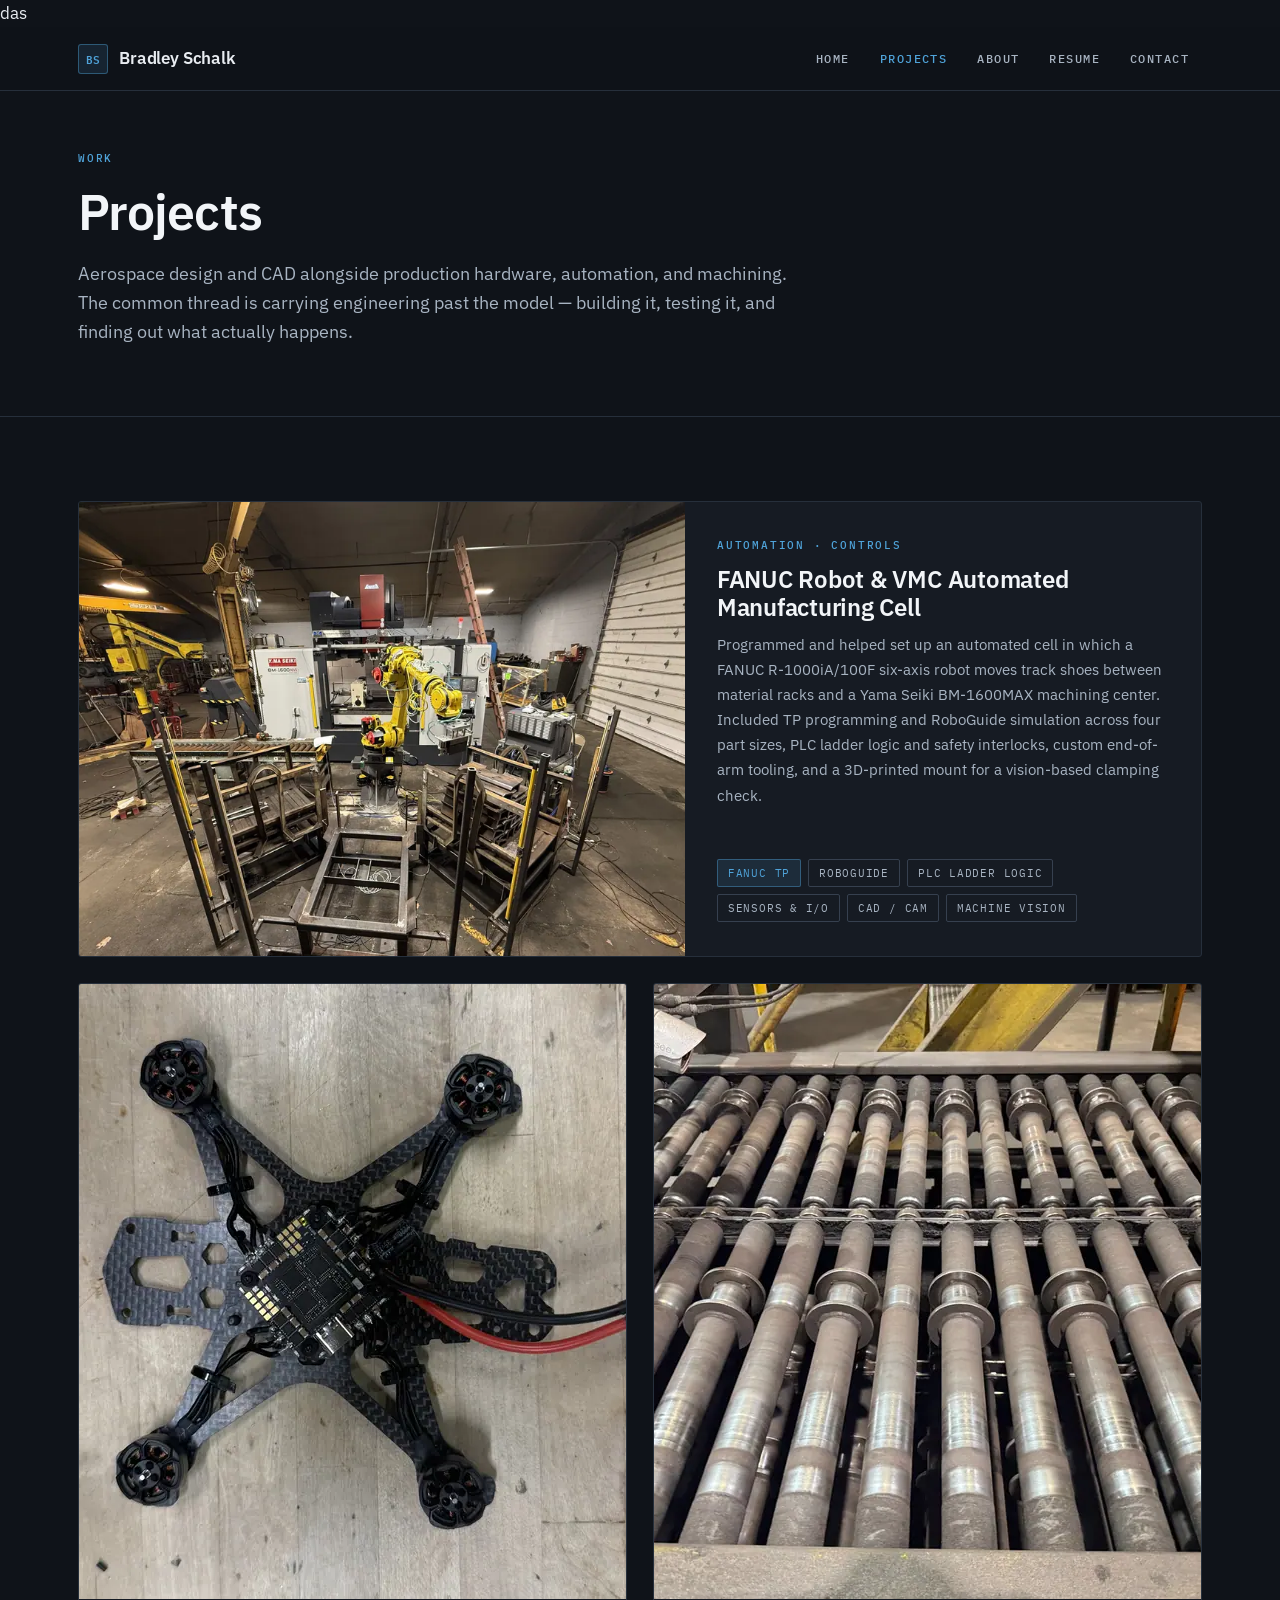
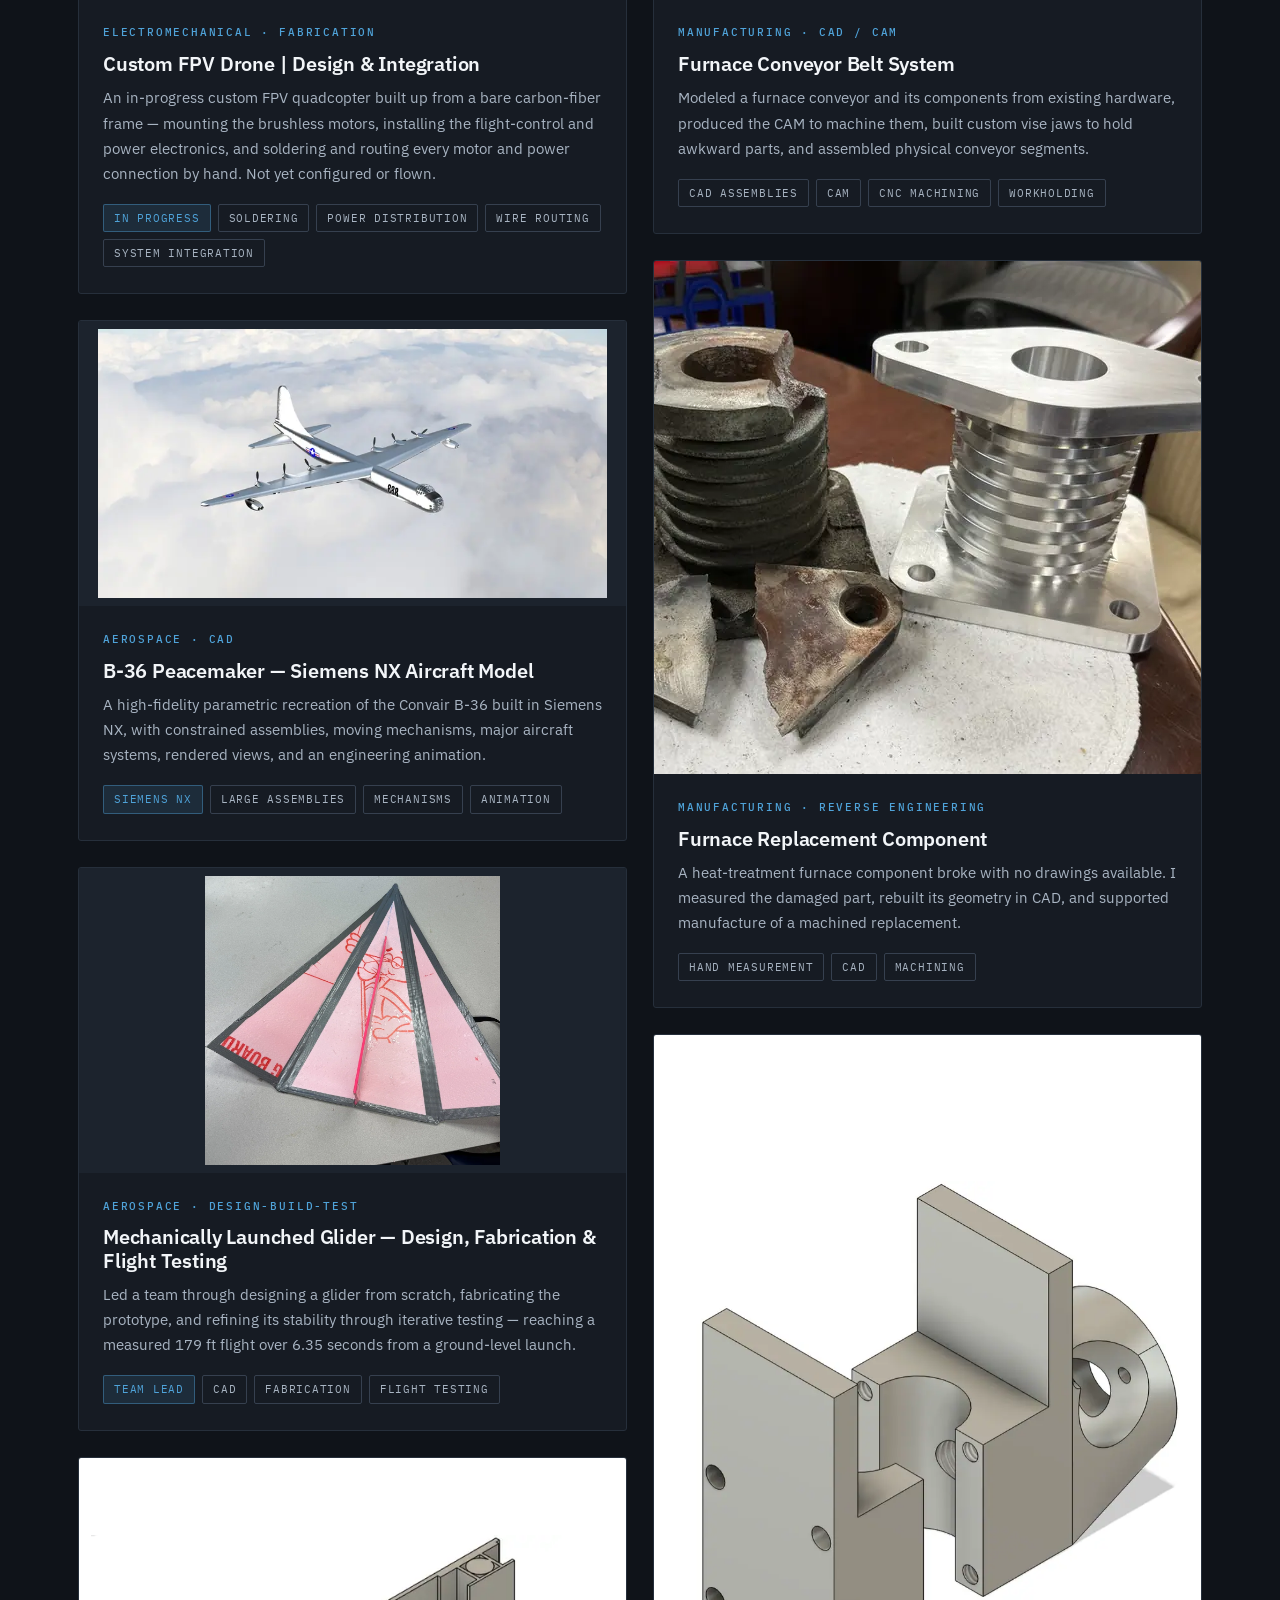
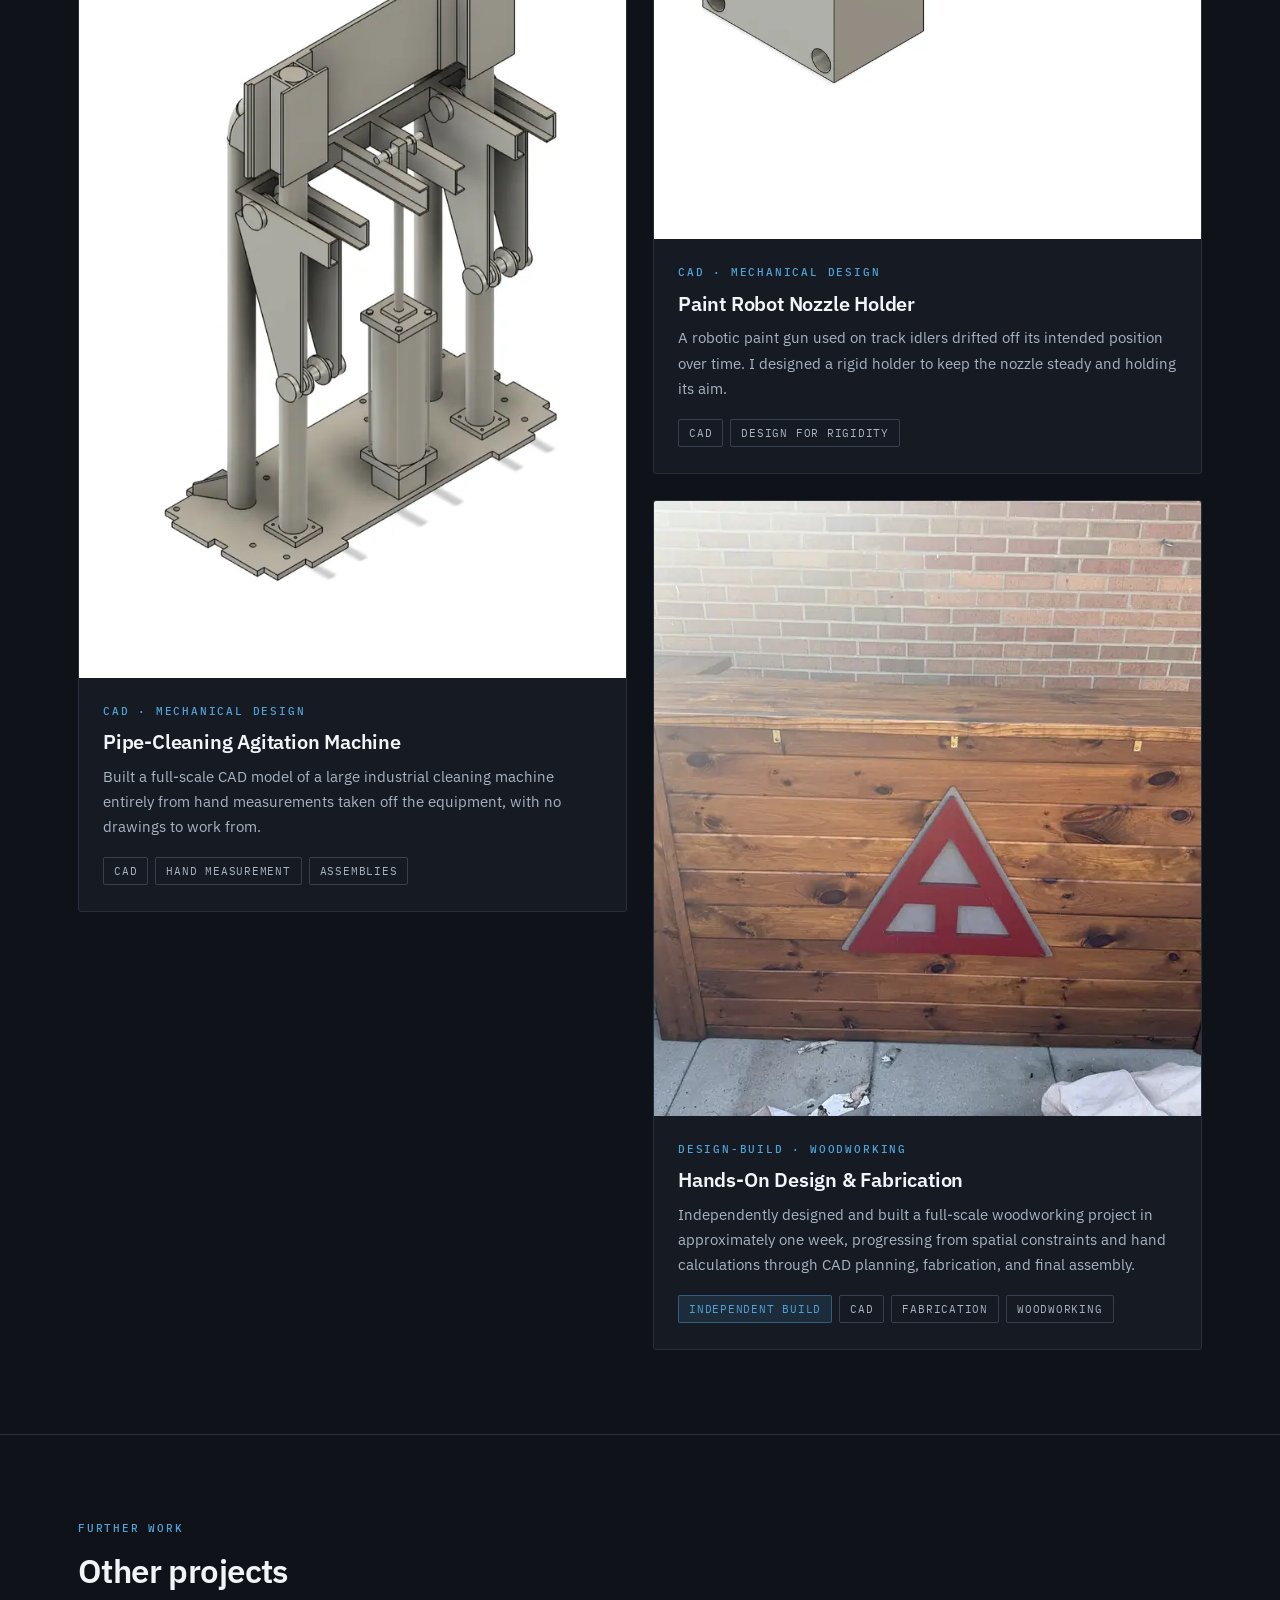
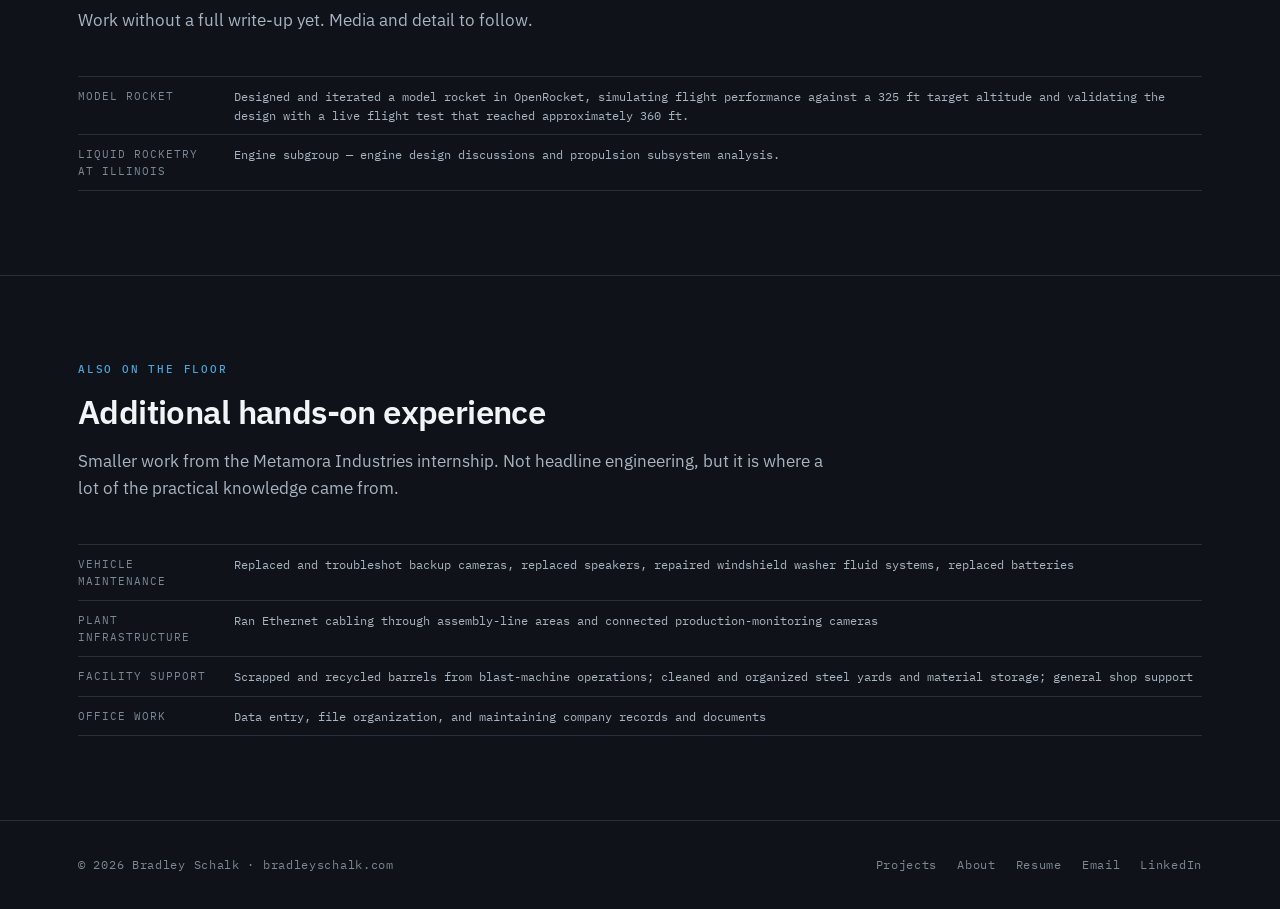
==== commit 933f9d56: "Restore FPV drone project cards" ====
--- a/projects/index.html
+++ b/projects/index.html
@@ -115,6 +115,35 @@
 
         <div class="pcol">
           <article class="pcard">
+            <div class="pcard__media">
+              <img src="../assets/images/fpv-drone/integrated-airframe-thumb.webp"
+                   alt="Custom FPV quadcopter in progress: carbon-fiber airframe with four brushless motors mounted and the flight-control stack wired in."
+                   loading="lazy" decoding="async" width="820" height="615">
+            </div>
+            <div class="pcard__body">
+              <span class="eyebrow">Electromechanical &middot; Fabrication</span>
+              <h3 class="pcard__title">
+                <a href="fpv-drone.html">Custom FPV Drone | Design &amp; Integration</a>
+              </h3>
+              <p class="pcard__desc">
+                An in-progress custom FPV quadcopter built up from a bare carbon-fiber
+                frame &mdash; mounting the brushless motors, installing the flight-control
+                and power electronics, and soldering and routing every motor and power
+                connection by hand. Not yet configured or flown.
+              </p>
+              <div class="pcard__foot">
+                <ul class="tags">
+                  <li class="tag tag--accent">In progress</li>
+                  <li class="tag">Soldering</li>
+                  <li class="tag">Power distribution</li>
+                  <li class="tag">Wire routing</li>
+                  <li class="tag">System integration</li>
+                </ul>
+              </div>
+            </div>
+          </article>
+
+          <article class="pcard">
             <div class="pcard__media pcard__media--fit pcard__media--cine">
               <img src="../assets/images/b36-peacemaker/nx-render-front-quarter-thumb.webp"
                    alt="Front-quarter Siemens NX render of the B-36 Peacemaker model above a cloud layer."
@@ -182,6 +211,79 @@
                   <li class="tag">CAD</li>
                   <li class="tag">Hand measurement</li>
                   <li class="tag">Assemblies</li>
+                </ul>
+              </div>
+            </div>
+          </article>
+
+        </div>
+
+        <div class="pcol">
+          <article class="pcard">
+            <div class="pcard__media">
+              <img src="../assets/images/conveyor/hero-physical-thumb.webp"
+                   alt="Physical furnace conveyor roller and chain system used as the basis for the CAD/CAM replacement work."
+                   loading="lazy" decoding="async" width="820" height="615">
+            </div>
+            <div class="pcard__body">
+              <span class="eyebrow">Manufacturing &middot; CAD / CAM</span>
+              <h3 class="pcard__title"><a href="conveyor.html">Furnace Conveyor Belt System</a></h3>
+              <p class="pcard__desc">
+                Modeled a furnace conveyor and its components from existing hardware,
+                produced the CAM to machine them, built custom vise jaws to hold awkward
+                parts, and assembled physical conveyor segments.
+              </p>
+              <div class="pcard__foot">
+                <ul class="tags">
+                  <li class="tag">CAD assemblies</li>
+                  <li class="tag">CAM</li>
+                  <li class="tag">CNC machining</li>
+                  <li class="tag">Workholding</li>
+                </ul>
+              </div>
+            </div>
+          </article>
+          <article class="pcard">
+            <div class="pcard__media">
+              <img src="../assets/images/furnace-part/original-vs-replacement-cover-thumb.webp"
+                   alt="Broken furnace component beside its newly machined replacement, with the fractured flange pieces in front."
+                   loading="lazy" decoding="async" width="820" height="513">
+            </div>
+            <div class="pcard__body">
+              <span class="eyebrow">Manufacturing &middot; Reverse engineering</span>
+              <h3 class="pcard__title"><a href="furnace-part.html">Furnace Replacement Component</a></h3>
+              <p class="pcard__desc">
+                A heat-treatment furnace component broke with no drawings available. I
+                measured the damaged part, rebuilt its geometry in CAD, and supported
+                manufacture of a machined replacement.
+              </p>
+              <div class="pcard__foot">
+                <ul class="tags">
+                  <li class="tag">Hand measurement</li>
+                  <li class="tag">CAD</li>
+                  <li class="tag">Machining</li>
+                </ul>
+              </div>
+            </div>
+          </article>
+          <article class="pcard">
+            <div class="pcard__media pcard__media--cad">
+              <img src="../assets/images/paint-holder/nozzle-holder-cad-thumb.webp"
+                   alt="CAD model of the paint robot nozzle holder."
+                   loading="lazy" decoding="async" width="820" height="804">
+            </div>
+            <div class="pcard__body">
+              <span class="eyebrow">CAD &middot; Mechanical design</span>
+              <h3 class="pcard__title"><a href="paint-holder.html">Paint Robot Nozzle Holder</a></h3>
+              <p class="pcard__desc">
+                A robotic paint gun used on track idlers drifted off its intended position
+                over time. I designed a rigid holder to keep the nozzle steady and holding
+                its aim.
+              </p>
+              <div class="pcard__foot">
+                <ul class="tags">
+                  <li class="tag">CAD</li>
+                  <li class="tag">Design for rigidity</li>
                 </ul>
               </div>
             </div>
@@ -214,78 +316,6 @@
           </article>
         </div>
 
-        <div class="pcol">
-          <article class="pcard">
-            <div class="pcard__media">
-              <img src="../assets/images/conveyor/hero-physical-thumb.webp"
-                   alt="Physical furnace conveyor roller and chain system used as the basis for the CAD/CAM replacement work."
-                   loading="lazy" decoding="async" width="820" height="615">
-            </div>
-            <div class="pcard__body">
-              <span class="eyebrow">Manufacturing &middot; CAD / CAM</span>
-              <h3 class="pcard__title"><a href="conveyor.html">Furnace Conveyor Belt System</a></h3>
-              <p class="pcard__desc">
-                Modeled a furnace conveyor and its components from existing hardware,
-                produced the CAM to machine them, built custom vise jaws to hold awkward
-                parts, and assembled physical conveyor segments.
-              </p>
-              <div class="pcard__foot">
-                <ul class="tags">
-                  <li class="tag">CAD assemblies</li>
-                  <li class="tag">CAM</li>
-                  <li class="tag">CNC machining</li>
-                  <li class="tag">Workholding</li>
-                </ul>
-              </div>
-            </div>
-          </article>
-          <article class="pcard">
-            <div class="pcard__media">
-              <img src="../assets/images/furnace-part/original-vs-replacement-cover-thumb.webp"
-                   alt="Broken furnace component beside its newly machined replacement, with the fractured flange pieces in front."
-                   loading="lazy" decoding="async" width="820" height="513">
-            </div>
-            <div class="pcard__body">
-              <span class="eyebrow">Manufacturing &middot; Reverse engineering</span>
-              <h3 class="pcard__title"><a href="furnace-part.html">Furnace Replacement Component</a></h3>
-              <p class="pcard__desc">
-                A heat-treatment furnace component broke with no drawings available. I
-                measured the damaged part, rebuilt its geometry in CAD, and supported
-                manufacture of a machined replacement.
-              </p>
-              <div class="pcard__foot">
-                <ul class="tags">
-                  <li class="tag">Hand measurement</li>
-                  <li class="tag">CAD</li>
-                  <li class="tag">Machining</li>
-                </ul>
-              </div>
-            </div>
-          </article>
-          <article class="pcard">
-            <div class="pcard__media pcard__media--cad">
-              <img src="../assets/images/paint-holder/nozzle-holder-cad-thumb.webp"
-                   alt="CAD model of the paint robot nozzle holder."
-                   loading="lazy" decoding="async" width="820" height="804">
-            </div>
-            <div class="pcard__body">
-              <span class="eyebrow">CAD &middot; Mechanical design</span>
-              <h3 class="pcard__title"><a href="paint-holder.html">Paint Robot Nozzle Holder</a></h3>
-              <p class="pcard__desc">
-                A robotic paint gun used on track idlers drifted off its intended position
-                over time. I designed a rigid holder to keep the nozzle steady and holding
-                its aim.
-              </p>
-              <div class="pcard__foot">
-                <ul class="tags">
-                  <li class="tag">CAD</li>
-                  <li class="tag">Design for rigidity</li>
-                </ul>
-              </div>
-            </div>
-          </article>
-        </div>
-
 
       </div>
     </div>
